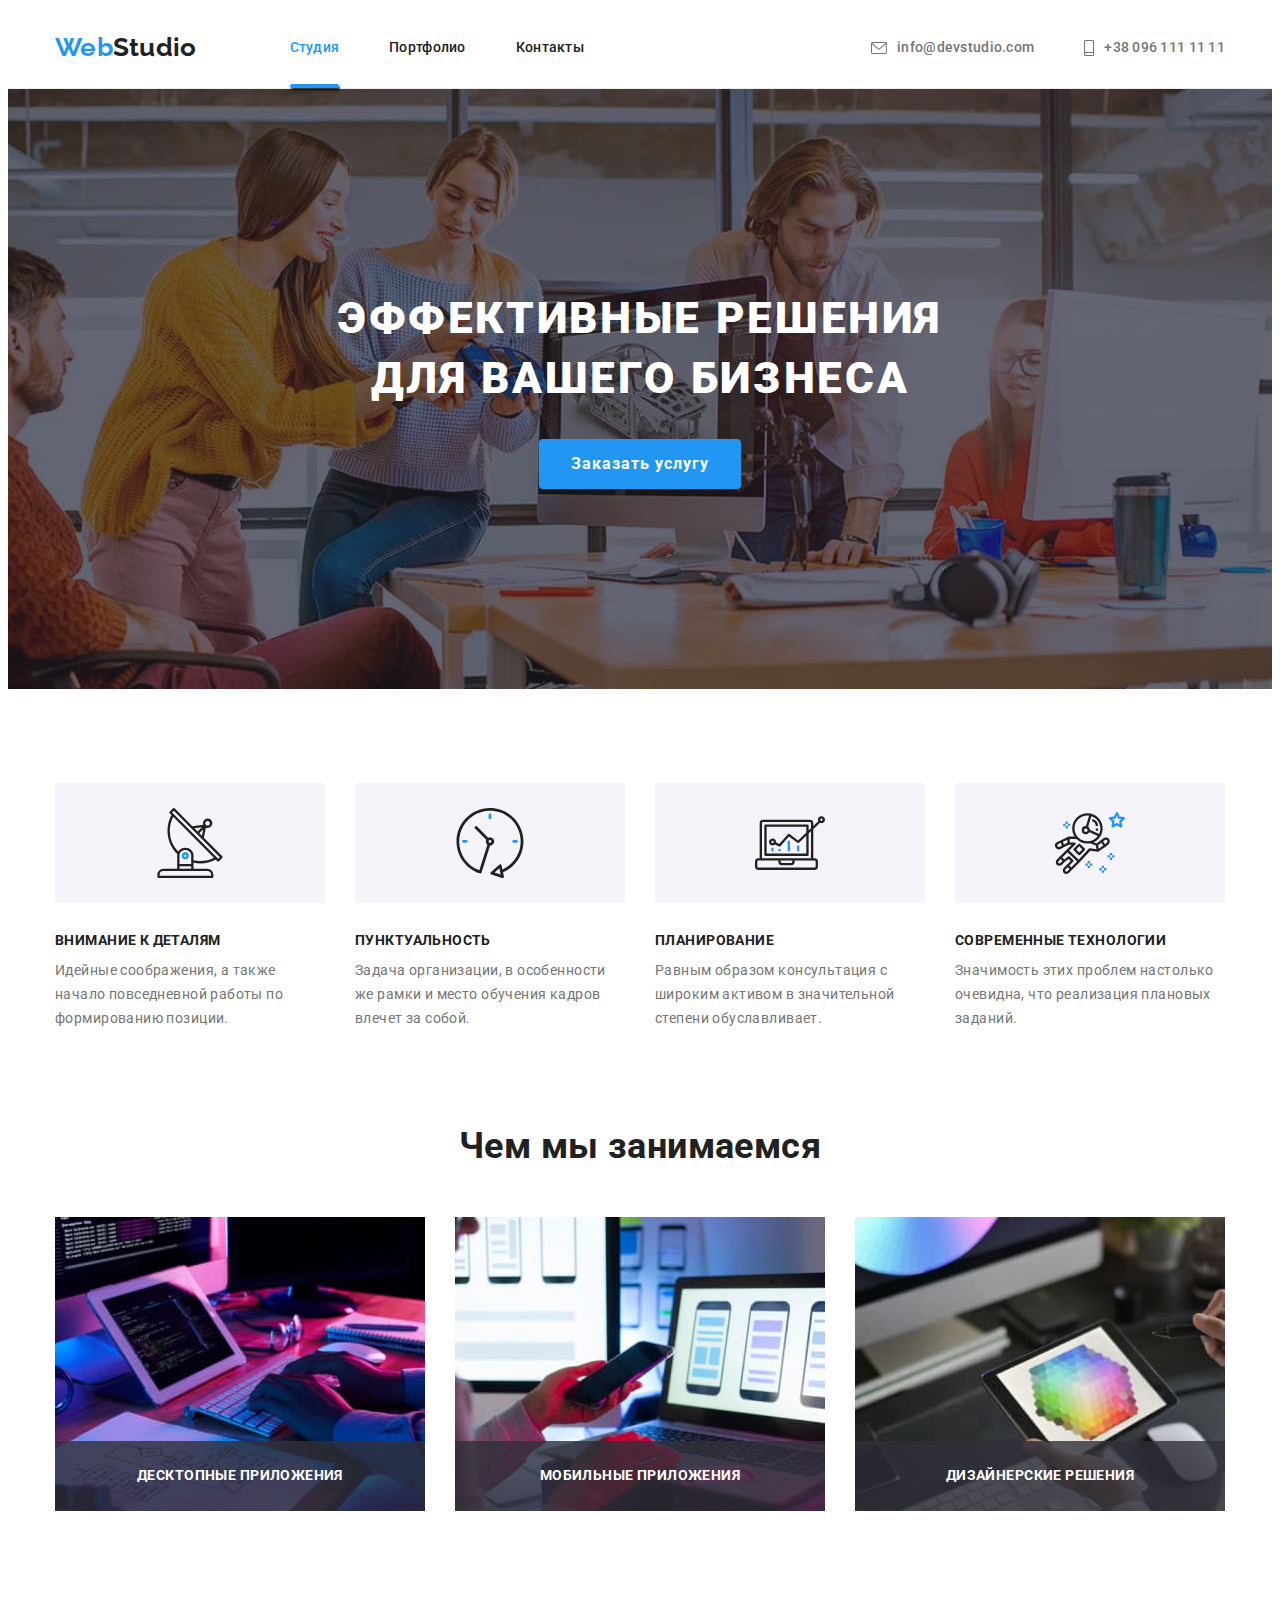
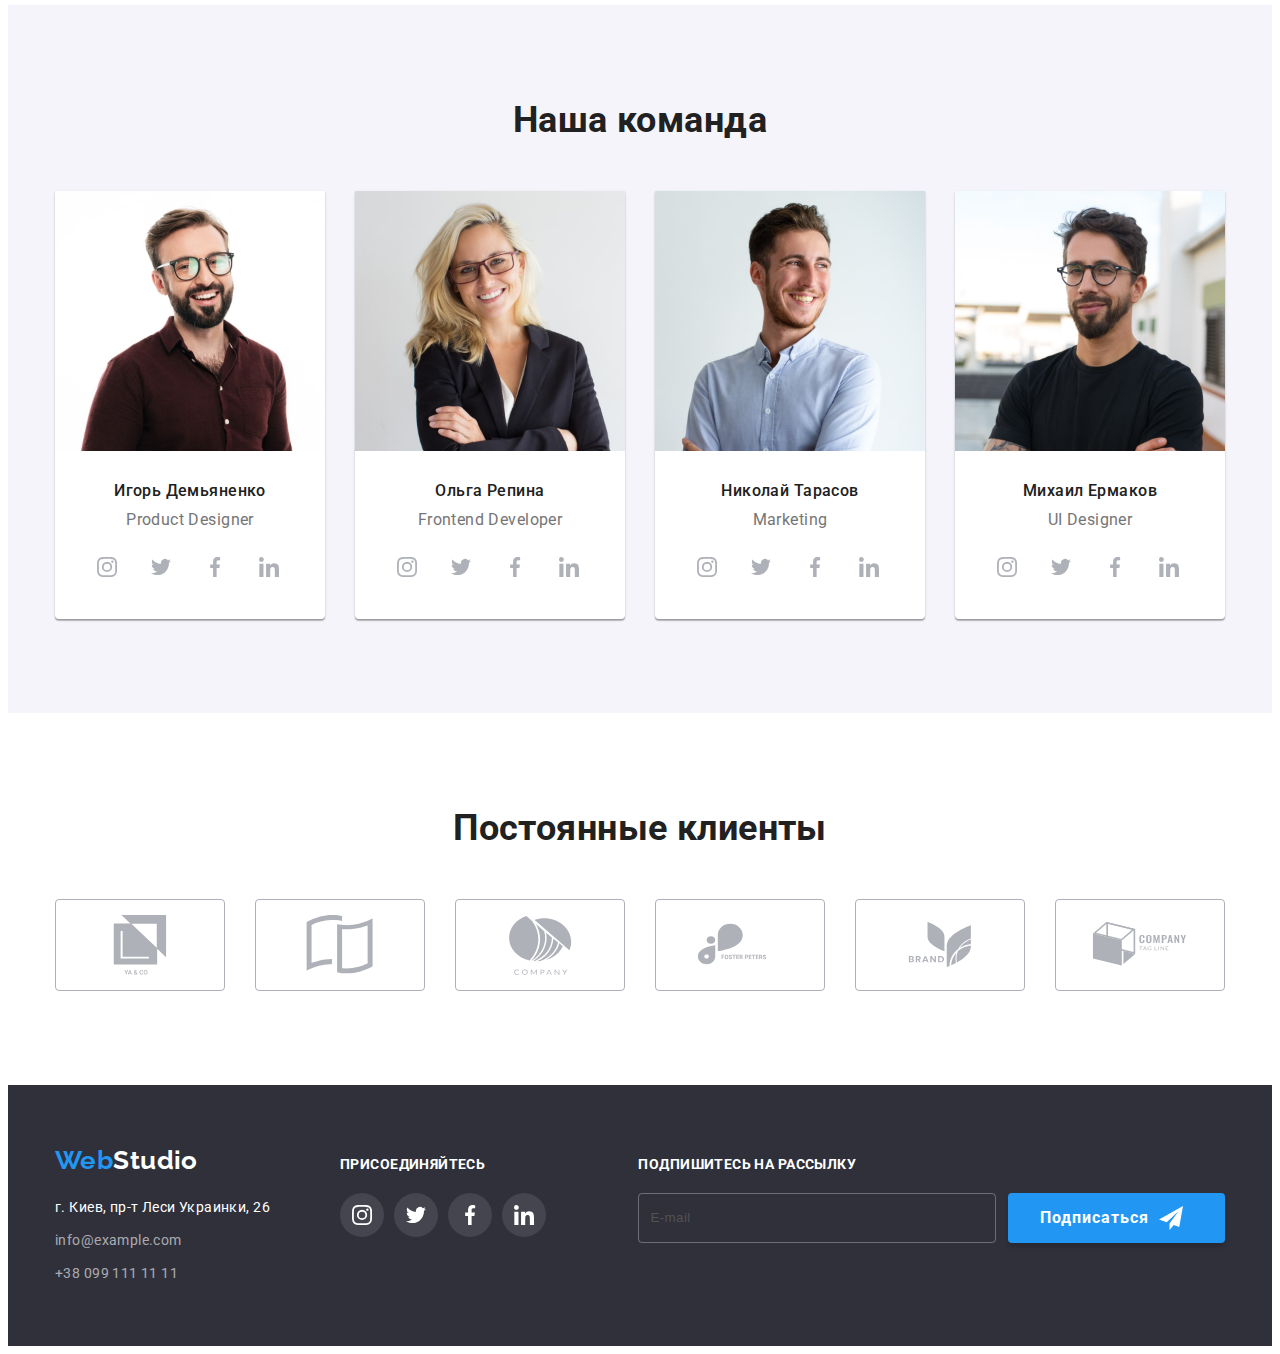
==== index.html @ b3cbd86b "cloned" ====
<!DOCTYPE html>
<html lang="ru">

<head>
    <meta charset="UTF-8">
    <meta http-equiv="X-UA-Compatible" content="IE=edge">
    <meta name="viewport" content="width=device-width, initial-scale=1.0">
    <title>WebStudio</title>
    <link rel="preconnect" href="https://fonts.googleapis.com">
    <link rel="preconnect" href="https://fonts.gstatic.com" crossorigin>
    <link
        href="https://fonts.googleapis.com/css2?family=Raleway:wght@700&family=Roboto:wght@400;500;700;900&display=swap"
        rel="stylesheet">
    <link rel="stylesheet" href="https://cdnjs.cloudflare.com/ajax/libs/modern-normalize/1.1.0/modern-normalize.min.css"
        integrity="sha512-wpPYUAdjBVSE4KJnH1VR1HeZfpl1ub8YT/NKx4PuQ5NmX2tKuGu6U/JRp5y+Y8XG2tV+wKQpNHVUX03MfMFn9Q=="
        crossorigin="anonymous" referrerpolicy="no-referrer" />
    <link rel="stylesheet" href="css/styles.css">

</head>

<body>
    <!--Site-header-->
    <header class="header">   
        <div class="container main-nav">
            <a class="logo" href="">Web<span class="logo-accent">Studio</span></a>

            <nav>
                <ul class="site-nav list">
                    <li class="site-nav-item"> <a class="link current" href="">Студия</a></li>
                    <li class="site-nav-item"> <a class="link" href="./portfolio.html">Портфолио</a></li>
                    <li class="site-nav-item"> <a class="link" href="">Контакты</a></li>

                </ul>

            </nav>

                <ul class="auth-nav list">
                     <li class="auth-nav-item"> 
                         <a class="link icon-envelope-hover" href="mailto:info@devstudio.com">
                            <svg class="auth-nav-icon" width="16" height="12">
                                <use href="./img/sprite.svg#icon-envelope-hover"></use>
                            </svg>
                            info@devstudio.com</a>
                    </li>
                     <li class="auth-nav-item"> 
                         <a class="link icon-phone" href="tel:+380961111111">
                            <svg class="auth-nav-icon" width="10" height="16">
                                <use href="./img/sprite.svg#icon-smartphone"></use>
                            </svg>
                            +38 096 111 11 11</a> 
                    </li>

                </ul>
        </div>

    </header>
    <main>
        <!--Hero-->
        <section class="hero">
            <div class="container">
                <h1 class="hero-title">Эффективные решения <br> для вашего бизнеса</h1>
                 <button class="button button-primary" type="button" data-modal-open>Заказать услугу</button>
            </div>
        </section>

        <!--Peculiarities-->
        <section class="section feature">
            <div class="container">
                 <h2 class="visually-hidden">Peculiarities</h2>
                 <ul class="feature-list list card-set">
                    <li class="item card-item icon-antenna">
                        <div class="feature-svg">
                            <svg width="70" height="70">
                                <use href="./img/sprite.svg#icon-antenna"></use>
                            </svg>
                        </div>
                        <h3 class="feature-title">Внимание к деталям</h3>
                        <p class="feauture-text">Идейные соображения, а также начало повседневной работы по формированию позиции.
                        </p>
                    </li>
                    <li class="item card-item icon-clock">
                        <div class="feature-svg">
                            <svg width="70" height="70">
                                <use href="./img/sprite.svg#icon-clock"></use>
                            </svg>
                        </div>
                        <h3 class="feature-title">Пунктуальность</h3>
                        <p class="feauture-text">Задача организации, в особенности же рамки и место обучения кадров влечет за собой.
                        </p>
                    </li>
                    <li class="item card-item icon-diagram">
                        <div class="feature-svg">
                            <svg width="70" height="70">
                                <use href="./img/sprite.svg#icon-diagram"></use>
                            </svg>
                        </div>
                        <h3 class="feature-title">Планирование</h3>
                        <p class="feauture-text">Равным образом консультация с широким активом в значительной степени обуславливает.
                        </p>
                    </li>
                    <li class="item card-item icon-astronout">
                        <div class="feature-svg">
                            <svg width="70" height="70">
                                <use href="./img/sprite.svg#icon-astronaut"></use>
                            </svg>
                        </div>
                        <h3 class="feature-title">Современные технологии</h3>
                        <p class="feauture-text">Значимость этих проблем настолько очевидна, что реализация плановых заданий.
                        </p>
                    </li>
                </ul>
            </div>
        </section>

        <!--What-do-we-specialize-in-->
        <section class="section do">
            <div class="container">
                <h2 class="section-title">Чем мы занимаемся</h2>
                <ul class="img-list list card-set">
                    <li class="item card-item"> 
                         <img src="./img/img-1.jpeg" alt="Фото с ноутбуком" width="370" height="294">
                         <p class="doing-text">Десктопные приложения</p>
                    </li>
                    <li class="item card-item">
                         <img src="./img/img-2.jpeg" alt="Фото с телефоном" width="370" height="294">
                         <p class="doing-text">Мобильные приложения</p>
                    </li>
                    <li class="item card-item">
                         <img src="./img/img-3.jpeg" alt="Фото с планшетом" width="370" height="294">
                         <p class="doing-text">Дизайнерские решения</p>
                    </li>
                </ul>
            </div>    
        </section>

        <!--Team-->
        <section class="section section-team">
            <div class="container">
                <h2 class="section-title">Наша команда</h2>
                <ul class="team list card-set">

                    <!--Igor-->
                    <li class="item card-item">
                        <img class="img" src="./img/img-4.jpeg" alt="Фото Игоря" width="270" height="260">
                        <div class="team-list">
                            <h3 class="team-name">Игорь Демьяненко</h3>
                            <p class="team-text">Product Designer</p>
                            <ul class="social-list list">
                                <li class="social-item">
                                    <a class="social-link" rel="preconnect" href="https://www.instagram.com" aria-label="instagram">
                                        <svg class="social-icon">
                                            <use href="./img/sprite.svg#icon-instagram"></use>
                                        </svg>
                                    </a>
                                </li>
                                <li class="social-item">
                                    <a class="social-link link" rel="preconnect" href="https://twitter.com" aria-label="twitter">
                                        <svg class="social-icon">
                                            <use href="./img/sprite.svg#icon-twitter"></use>
                                        </svg>
                                    </a>
                                </li>
                                <li class="social-item">
                                    <a class="social-link link " rel="preconnect" href="https://m.facebook.com" aria-label="facebook">
                                        <svg class="social-icon">
                                            <use href="./img/sprite.svg#icon-facebook"></use>
                                        </svg>
                                    </a>
                                </li>
                                <li class="social-item">
                                    <a class="social-link link" rel="preconnect" href="https://www.linkedin.com" aria-label="linkedin">
                                        <svg class="social-icon">
                                            <use href="./img/sprite.svg#icon-linkedin"></use>
                                        </svg>
                                    </a>
                                </li>
                            </ul>
                        </div>
                    </li>

                     <!--Olha-->
                    <li class="item card-item">

                    <img class="img" src="./img/img-5.jpeg" alt="Фото Ольги" width="270" height="260">
                    <div class="team-list">
                        <h3 class="team-name">Ольга Репина</h3>
                        <p class="team-text">Frontend Developer</p>
                        <ul class="social-list list">
                            <li class="social-item">
                                <a class="social-link" rel="preconnect" href="https://www.instagram.com" aria-label="instagram">
                                    <svg class="social-icon">
                                        <use href="./img/sprite.svg#icon-instagram"></use>
                                    </svg>
                                </a>
                            </li>
                            <li class="social-item">
                                <a class="social-link link" rel="preconnect" href="https://twitter.com" aria-label="twitter">
                                    <svg class="social-icon">
                                        <use href="./img/sprite.svg#icon-twitter"></use>
                                    </svg>
                                </a>
                            </li>
                            <li class="social-item">
                                <a class="social-link link " rel="preconnect" href="https://m.facebook.com" aria-label="facebook">
                                    <svg class="social-icon">
                                        <use href="./img/sprite.svg#icon-facebook"></use>
                                    </svg>
                                </a>
                            </li>
                            <li class="social-item">
                                <a class="social-link link" rel="preconnect" href="https://www.linkedin.com" aria-label="linkedin">
                                    <svg class="social-icon">
                                        <use href="./img/sprite.svg#icon-linkedin"></use>
                                    </svg>
                                </a>
                            </li>
                        </ul>
                    </div>
                    </li>

                    <!--Nicola-->
                    <li class="item card-item">
                        <img class="img" src="./img/img-6.jpeg" alt="Фото Николая" width="270" height="260">
                        <div class="team-list">
                            <h3 class="team-name">Николай Тарасов</h3>
                            <p class="team-text">Marketing</p>
                            <ul class="social-list list">
                                <li class="social-item">
                                    <a class="social-link" rel="preconnect" href="https://www.instagram.com" aria-label="instagram">
                                        <svg class="social-icon">
                                            <use href="./img/sprite.svg#icon-instagram"></use>
                                        </svg>
                                    </a>
                                </li>
                                <li class="social-item">
                                    <a class="social-link link" rel="preconnect" href="https://twitter.com" aria-label="twitter">
                                        <svg class="social-icon">
                                            <use href="./img/sprite.svg#icon-twitter"></use>
                                        </svg>
                                    </a>
                                </li>
                                <li class="social-item">
                                    <a class="social-link link " rel="preconnect" href="https://m.facebook.com" aria-label="facebook">
                                        <svg class="social-icon">
                                            <use href="./img/sprite.svg#icon-facebook"></use>
                                        </svg>
                                    </a>
                                </li>
                                <li class="social-item">
                                    <a class="social-link link" rel="preconnect" href="https://www.linkedin.com" aria-label="linkedin">
                                        <svg class="social-icon">
                                            <use href="./img/sprite.svg#icon-linkedin"></use>
                                        </svg>
                                    </a>
                                </li>
                            </ul>
                        </div>
                    </li>

                    <!--Mikle-->
                    <li class="item card-item">
                        <img class="img" src="./img/img-7.jpeg" alt="Фото Михаила" width="270" height="260">
                        <div class="team-list">
                            <h3 class="team-name">Михаил Ермаков</h3>
                            <p class="team-text">UI Designer</p>
                            <ul class="social-list list">
                                <li class="social-item">
                                    <a class="social-link" rel="preconnect" href="https://www.instagram.com" aria-label="instagram">
                                        <svg class="social-icon">
                                            <use href="./img/sprite.svg#icon-instagram"></use>
                                        </svg>
                                    </a>
                                </li>
                                <li class="social-item">
                                    <a class="social-link link" rel="preconnect" href="https://twitter.com" aria-label="twitter">
                                        <svg class="social-icon">
                                            <use href="./img/sprite.svg#icon-twitter"></use>
                                        </svg>
                                    </a>
                                </li>
                                <li class="social-item">
                                    <a class="social-link link " rel="preconnect" href="https://m.facebook.com" aria-label="facebook">
                                        <svg class="social-icon">
                                            <use href="./img/sprite.svg#icon-facebook"></use>
                                        </svg>
                                    </a>
                                </li>
                                <li class="social-item">
                                    <a class="social-link link" rel="preconnect" href="https://www.linkedin.com" aria-label="linkedin">
                                        <svg class="social-icon">
                                            <use href="./img/sprite.svg#icon-linkedin"></use>
                                        </svg>
                                    </a>
                                </li>
                            </ul>
                        </div>
                    </li>
                </ul>
            </div>
        </section>

        <!--Klients-->
        <section class="section klients">
            <div class="container">
                <h2 class="section-title">Постоянные клиенты</h2>
                <ul class="klients-list card-set list">
                    <li class="klients-item card-item">
                        <a class="klient-link link" rel="preconnect" href="https://www.google.com">
                            <svg class="klient-icon" width="106" height="60">
                                <use href="./img/sprite.svg#icon-Union2"></use>
                            </svg>
                        </a>
                    </li>
                    <li class="klients-item card-item">
                        <a class="klient-link link" rel="preconnect" href="https://www.google.com">
                            <svg class="klient-icon" width="106" height="60">
                                <use href="./img/sprite.svg#icon-Union1"></use>
                            </svg>
                        </a>
                    </li>
                    <li class="klients-item card-item">
                        <a class="klient-link link" rel="preconnect" href="https://www.google.com">
                            <svg class="klient-icon" width="106" height="60">
                                <use href="./img/sprite.svg#icon-Object"></use>
                            </svg>
                        </a>
                    </li>
                    <li class="klients-item card-item">
                        <a class="klient-link link" rel="preconnect" href="https://www.google.com">
                            <svg class="klient-icon" width="106" height="60">
                                <use href="./img/sprite.svg#icon-Logo1"></use>
                            </svg>
                        </a>
                    </li>
                    <li class="klients-item card-item">
                        <a class="klient-link link" rel="preconnect" href="https://www.google.com">
                            <svg class="klient-icon" width="106" height="60">
                                <use href="./img/sprite.svg#icon-Logo2"></use>
                            </svg>
                        </a>
                    </li>
                    <li class="klients-item card-item">
                        <a class="klient-link link" rel="preconnect" href="https://www.google.com">
                            <svg class="klient-icon" width="106" height="60">
                                <use href="./img/sprite.svg#icon-Logo3"></use>
                            </svg>
                        </a>
                    </li>
                </ul>
            </div> 
        </section>
    </main>

    <!--Basement-->
    <footer class="footer">
        <div class="container">
            <div class="footer-flex">
                <div class="footer-item">
                    <a class="logo" href="">Web<span class="logo-footer">Studio</span></a>
                    <address class="address-top">
                        <ul class="address list">
                            <li class="item"> <a class="link address-place" href="https://goo.gl/maps/zkPrUZPVj4T2EZEg6" target="_blank"
                            rel="noreferrer noopener">
                            г. Киев, пр-т Леси Украинки, 26
                            </a></li>
                            <li class="item"> <a class="link address-contact" href="mailto:info@example.com">info@example.com</a></li>
                            <li class="item"> <a class="link address-contact" href="tel:+380991111111">+38 099 111 11 11</a></li>
                        </ul>
                    </address>
                </div>
                <div class="footer-item">
                        <h2 class="do-title">Присоединяйтесь</h2>
                        <ul class="social-list list">
                            <li class="social-item">
                                 <a class="social-link" rel="preconnect" href="https://www.instagram.com">
                                    <svg class="do-icon" width="20" height="20">
                                        <use href="./img/sprite.svg#icon-instagram"></use>
                                    </svg>
                                 </a>
                            </li>
                            <li class="social-item">
                                <a class="social-link" rel="preconnect" href="https://twitter.com">
                                    <svg class="do-icon" width="20" height="20">
                                        <use href="./img/sprite.svg#icon-twitter"></use>
                                    </svg>
                                </a>
                            </li>
                            <li class="social-item">
                                <a class="social-link" rel="preconnect" href="https://m.facebook.com">
                                    <svg class="do-icon" width="20" height="20">
                                        <use href="./img/sprite.svg#icon-facebook"></use>
                                    </svg>
                                </a>
                            </li>
                            <li class="social-item">
                                <a class="social-link" rel="preconnect" href="https://www.linkedin.com">
                                    <svg class="do-icon" width="20" height="20">
                                        <use href="./img/sprite.svg#icon-linkedin"></use>
                                    </svg>
                                </a>
                            </li>
                        </ul>
                </div>
                <div class="footer-item subscription">
                    <h3 class="footer-item-title">Подпишитесь на рассылку</h3>
                    <form class="js-speaker-form form subscription-form">
                        <label class="form-area">
                            <input class="input form-input subscription-input" type="email" name="email" placeholder="E-mail"
                                required />
                        </label>
                        <button class="button button-form" type="submit">
                            Подписаться
                            <svg class="button-icon" width="24" height="24">
                                <use href="./img/sprite.svg#icon-send" />
                            </svg>
                        </button>
                    </form>
                </div>
            </div>
        </div>
        
    </footer>

    <!--Backdrop-->
    
    <div class="backdrop is-hidden" data-modal>
        <div class="modal">
            <button class="modal-btn" type="button" data-modal-close>
                <svg class="modal-icon" width="11" height="11">
                    <use href="./img/sprite.svg#icon-x"></use>
                </svg>
            </button>
            <h3 class="modal-text">Оставьте свои данные, мы вам перезвоним</h3>
            <form class="js-speaker-form data-form">
                <label class="form-area">
                    <span class="form-option">Имя</span>
                    <input class="input input-icon" name="name" type="text" required />
                    <svg class="form-icon" width="18" height="18">
                        <use href="./img/sprite.svg#icon-human" />
                    </svg>
                </label>
                <label class="form-area">
                    <span class="form-option">Телефон</span>
                    <input class="input input-icon" name="tel" type="tel" required />
                    <svg class="form-icon" width="18" height="18">
                        <use href="./img/sprite.svg#icon-phone" />
                    </svg>
                </label>
                <label class="form-area">
                    <span class="form-option">Почта</span>
                    <input class="input input-icon" name="email" type="email" required />
                    <svg class="form-icon" width="18" height="18">
                        <use href="./img/sprite.svg#icon-letter" />
                    </svg>
                </label>
                <label class="form-area data-form-text">
                    <span class="form-option">Комментарий</span>
                    <textarea class="input input-textarea" name="text" placeholder="Введите текст"></textarea>
                </label>
                <label class="form-area form-area-malevich">
                    <input class="checkbox" type="checkbox" name="comment" value="1" required />
                    <span class="check"><svg class="malevich-icon" width="16" height="15">
                        <use class="use" href="./img/sprite.svg#icon-check" />
                    </svg></span>
                    <span>Соглашаюсь с рассылкой и принимаю 
                    <a class="link modal-link" href="">Условия договора</a></span>
                </label>
            
                <button class="button button-form" type="submit">Отправить</button>
            </form>
        </div>
    </div>

    <script src="./js/modaj.js"></script>
    <script src="./js/main.js"></script>
</body>
</html>
---- css/styles.css ----
:root {
    --primary-text-color: #757575;
    --title-text-color: #212121;
    --accent-color: #2196F3;
    --accent-color-dark: #1882d7;
    --primary-white-color: #FFFFFF;
    --secondary-whit-color: rgba(255, 255, 255, 0.6);
    --white-rgba-color: rgba(255, 255, 255, 0.1);
    --medium-bg-color: #E5E5E5;
    --end-bg-color: #F5F4FA;
    --futer-bg-color: #2F303A;
    --header-border-color: #ECECEC;
    --portfolio-border-color: #EEEEEE;
    --hero-bg-color: #c4c4c4;
    --social-links-main-color: #AFB1B8;
    --klients-main-color: #AFB1B8;
    --btn-bg-hover-color: #188CE8;
    --klients-color: #AFB1B8;
    --bg-color-icon: rgba(255, 255, 255, .1);
    --transition: 250ms cubic-bezier(0.4, 0, 0.2, 1);
    --border-color: rgba(33, 33, 33, 0.2);
    --placeholder-color: rgba(117, 117, 117, 0.5);
}

html {
    box-sizing: border-box;
}

*,
*::before,
*::after {
    box-sizing: inherit;
}


body {
    color: var(--primary-text-color);
    background-color: var(--primary-white-color);
    font-family: 'Roboto', sans-serif;
    font-size: 14px;
    letter-spacing: 0.03em;
    line-height: 1.71;
}

.container {
    width: 1200px;
    padding-left: 15px;
    padding-right: 15px;
    margin-left: auto;
    margin-right: auto;
}

.list {
    list-style: none;
}

h1,
h2,
h3,
p {
    margin: 0;
}

img {
    display: block;
    max-width: 100%;
    height: auto;
}

ul {
    padding-left: 0;
    margin: 0;
}

.header {
    font-weight: 500;
    line-height: 1.14;
    letter-spacing: 0.02em;
    border-bottom: 1px solid var(--header-border-color);
}

/* Logo */
.logo {
    color: var(--accent-color);
    font-family: 'Raleway', sans-serif;
    font-weight: 700;
    font-size: 26px;
    line-height: 1.2;
    text-decoration: none;
    /* margin-right: 93px; */

}

.header .logo {
    margin-right: 93px;
}

.footer .logo{
    margin-bottom: 20px;
    display: block;
}

.logo-accent {
    color: var(--title-text-color);
    text-decoration: none;
}

.logo-footer {
    color: var(--primary-white-color);
    text-decoration: none;
}

.logo-next {
    margin-right: 0;
}

/*Main-Nav*/
.main-nav {
    display: flex;
    align-items: center;
}

/* Navigation */
.site-nav {
    color: var(--title-text-color);
    display: flex;

}

.site-nav.item:not(:last-child) {
    margin-right: 50px;
}

.site-nav .link {
    display: block;
    padding-top: 32px;
    padding-bottom: 32px;
    color: var(--title-text-color);
    font-weight: 500;
    font-size: 14px;
    line-height: 1.14;
    letter-spacing: 0.02em;
    text-decoration: none;
    transition-property: color;
    transition-duration: 250ms;
    transition-timing-function: cubic-bezier(0.4, 0, 0.2, 1);
}

.site-nav .site-nav-item:not(:last-child) {
    margin-right: 50px;
}

.site-nav .link:hover,
.site-nav .link:focus {
    color: var(--accent-color);
    transition: var(--transition);
}

.site-nav .link.current {
    position: relative;
    color: var(--accent-color);


}

.site-nav .link.current {
    color: var(--accent-color);

}

.site-nav .current:after {
    position: absolute;
    bottom: 0;
    left: 0;
    content: "";
    display: inline-block;
    width: 100%;
    height: 4px;

    background: var(--accent-color);
    border: 1px solid var(--accent-color);
    box-shadow: 0px 4px 4px rgba(0, 0, 0, 0.25), 1px 2px 2px rgba(0, 0, 0, 0.75);
    border-radius: 2px;

}

.link {
    text-decoration: none;
    color: inherit;
}

/* Contact */
.auth-nav {
    display: flex;
    margin-left: auto;
    transition: color var(--transition);
}

.auth-nav .link {
    padding-top: 32px;
    padding-bottom: 32px;
    display: flex;
    align-items: center;
}

.auth-nav-item:not(:last-child) {
    margin-right: 50px;
}

.auth-nav .link:hover,
.auth-nav .link:focus {
    color: var(--accent-color);  
}

.auth-nav-icon {
    fill: currentColor;
    margin-right: 10px;
    }

/* Visually-hidden */
.visually-hidden {
    position: absolute;
    width: 1px;
    height: 1px;
    margin: -1px;
    border: 0;
    padding: 0;

    white-space: nowrap;
    clip-path: inset(100%);
    clip: rect(0 0 0 0);
    overflow: hidden;
}

/* Hero title */
.hero {
    padding-top: 200px;
    padding-bottom: 200px;
    text-align: center;
    background-color: var(--hero-bg-color);
    background-repeat: no-repeat;
    background-position: center;
    background-size: cover;
    margin-left: auto;
    margin-right: auto;
    max-width: 1600px;
    background-image: linear-gradient(to right, rgba(47, 48, 58, 0.4), rgba(47, 48, 58, 0.4)), url(../img/Img-hero.jpeg);
}

.hero-title {
    color: var(--primary-white-color);
    font-weight: 900;
    font-size: 44px;
    line-height: 1.36;
    letter-spacing: 0.06em;
    text-transform: uppercase;
    margin-bottom: 30px;
}

/* Background color section */

.team .section {
    background-color: var(--end-bg-color);
}

.footer {
    background-color: var(--futer-bg-color);
}

/* Section */

.section-title {
    color: var(--title-text-color);
    font-weight: 700;
    font-size: 36px;
    line-height: 1.17;
    text-align: center;
    margin-bottom: 50px;
}

/* Peculiarities */

.section {
    padding-top: 94px;
    padding-bottom: 94px;
}

.feature-list .item {
    flex-basis: calc(100% / 4 - 30px);
}

.feature-svg {
    display: flex;
    align-items: center;
    justify-content: center;
    height: 120px;
    margin-bottom: 30px;
    background-color: var(--end-bg-color);
}

.feature-title {
    color: var(--title-text-color);
    font-weight: 700;
    font-size: 14px;
    line-height: 1.14;
    text-transform: uppercase;
    margin-bottom: 10px;
}

.feature-text {
    line-height: 1.71;
}

.card-set {
    display: flex;
    flex-wrap: wrap; 
    margin-left: -30px;
    margin-top: -30px;
}

.card-item {
    margin-left: 30px;
    margin-top: 30px;
}

/*What-do-we-specialize-in*/

.do {
    padding-top: 0;
}

.img-list .item {
    flex-basis: calc(100% / 3 - 30px);
    position: relative;
}

.doing-text {
    position: absolute;
    bottom: 0;
    left: 0;
    display: flex;
    width: 100%;
    height: 70px;
    align-items: center;
    justify-content: center;
    background: rgba(47, 48, 58, 0.8);
    font-weight: 700;
    line-height: 1.14;
    text-align: center;
    text-transform: uppercase;
    color: var(--primary-white-color);

}

/* Team section */

.section-team {
    background-color: var(--end-bg-color);
}

.team .item {
    flex-basis: calc(100% / 4 - 30px);
    background-color: var(--primary-white-color);
    box-shadow: 0px 1px 3px rgba(0, 0, 0, 0.12), 0px 1px 1px rgba(0, 0, 0, 0.14), 0px 2px 1px rgba(0, 0, 0, 0.2);
    border-radius: 0px 0px 4px 4px;

}

.team-list {
    padding: 30px;
}

.team-name {
    color: var(--title-text-color);
    font-weight: 500;
    margin-bottom: 10px;
    font-style: normal;
}

p.team-text {
    margin-bottom: 16px;
}

.team-text, .team-name{
    font-size: 16px;
    line-height: 1.19;
    text-align: center;
}

.social-link {
    display: flex;
    align-items: center;
    justify-content: center;
    width: 44px;
    height: 44px;
    border-radius: 50%;
    color: var(--klients-color);
    background-color: var(--white-rgba-color);
    transition: color var(--transition), background-color var(--transition), box-shadow var(--transition);
}

.social-link:hover,
.social-link:focus {
    color: var(--primary-white-color);
    background-color: var(--accent-color);
    box-shadow: 0px 4px 4px rgba(0, 0, 0, 0.25);  
}

.social-item:not(:last-child) {
    margin-right: 10px;

}

.footer .social-link {
color: rgba(255, 255, 255, 1);
}

.social-list {
    display: flex;
}

.social-icon {
    width: 20px;
    height: 20px;
    fill: currentColor;
}

/* Klients */

.klients-list {
display: flex;
}

.klints-flex {
    display: flex;
    justify-content: center;
}

.klient-link {
    display: flex;
    height: 92px;
    justify-content: center;
    align-items: center;
    color: var(--klients-color);
    box-sizing: inherit;
    border: 1px solid var(--klients-color);
    border-radius: 4px;
    fill: var(--klients-color);
    transition: border var(--transition), fill var(--transition);
}

.klients-item {
    flex-basis: calc(100% / 6 - 30px);
}
    

.klient-link:hover,
.klient-link:focus {

    border: 1px solid var(--accent-color);
    fill: var(--accent-color); 
}

/* Basemrnt */

.footer {
    padding-top: 60px;
    padding-bottom: 60px;
}

.address {
    font-style: normal;
    transition: color var(--transition);
}

.address .item:not(:last-child) {
    margin-bottom: 9px;
}

.address-place {
    color: var(--primary-white-color);
    text-decoration: none;
}

.address-contact {
    color: var(--secondary-whit-color);
    text-decoration: none;
}

.address-contact:hover,
.address-contact:focus,
.address-place:hover,
.address-place:focus {
    color: var(--accent-color);
}

.footer-flex {
    display: flex;
    align-items: baseline;
}

.do-title {

    font-size: 14px;
    line-height: 1.14;
    letter-spacing: 0.03em;
    text-transform: uppercase;
    color: var(--primary-white-color);
    margin-bottom: 20px;

}

.do-link:hover,
.do-link:focus {
    background-color: var(--accent-color);
    transition: var(--transition);
}

.do-icon {
    fill: var(--primary-white-color);
}

.do-icon:hover {
    fill: var(--primary-white-color);
    transition: var(--transition);
}

.footer-item:not(:last-child) {
    margin-right: 70px;
}

.footer-item:last-child {
    margin-left: auto;
}

.footer-item-title {
    margin-bottom: 20px;
    margin-top: 0;
    color: var(--primary-white-color);
    font-style: normal;
    font-weight: 700;
    font-size: 14px;
    line-height: 1.14;
    letter-spacing: 0.03em;
    text-transform: uppercase;
}

.form-label {
    position: absolute;
    left: 15px;
    top: 50%;
    transform: translateY(-50%);
    letter-spacing: 0.03rem;
    transition-property: opacity;
    transition: var(--transition);
    user-select: none;
    pointer-events: none;
}

.form-input:focus,
.form-input:not(:placeholder-shown),
.form-label:focus,
.form-label:not(:placeholder-shown) {
}

.footer-item .subscription {
    margin-left: auto;
}

.subscription-form {
    display: flex;
    align-items: center;
}

.subscription-form .form-area {
    margin-bottom: 0;
}

.subscription-input {
    width: 358px;
    margin-right: 12px;
}

.subscription-label {
    font-size: 16px;
    color: var(--secondary-whit-color);
}





/* Button  */

.button {
    display: inline-block;
    padding-top: 10px;
    padding-right: 32px;
    padding-bottom: 10px;
    padding-left: 32px;
    border: none;
    border-radius: 4px;
    color: var(--primary-white-color);
    background-color: var(--accent-color);
    font-family: inherit;
    font-weight: 700;
    font-size: 16px;
    line-height: 1.88;
    align-items: center;
    text-align: center;
    letter-spacing: 0.06em;
    cursor: pointer;
    margin-left: auto;
    margin-right: auto;
    transition: background-color var(--transition);
}

/* .button-primary {
   
} */

.button-primary:hover,
.button-primary:focus {
    background-color: #188ce8;  
}

/* Portfolio page */

/* .project-list {
} */

.button-list {
    display: flex;
    justify-content: center;
    margin-bottom: 50px;
}

/* .button-portfolio:hover,
.button-portfolio:focus {
    color: var(--primary-white-color);
    background-color: var(--accent-color);
    box-shadow: 0px 3px 1px rgba(0, 0, 0, 0.1), 0px 1px 2px rgba(0, 0, 0, 0.08), 0px 2px 2px rgba(0, 0, 0, 0.12);
    } */

.button-list .item:not(:last-child) {
    margin-right: 8px;
}


.button-item:hover,
.button-item:focus {
    color: var(--primary-white-color);
    background-color: var(--accent-color);
    transition: var(--transition);
}

.project-container {
    padding: 20px 24px;

    border: 1px solid var(--portfolio-border-color);
    border-top: none;
}

.project-item {
    flex-basis: calc(100% / 3 - 30px);
}

.project-link {
    display: flex;
    flex-direction: column;
}

.project-link:hover,
.project-link:focus {
    box-shadow: 0px 1px 1px rgba(0, 0, 0, 0.12), 0px 4px 4px rgba(0, 0, 0, 0.06), 1px 4px 6px rgba(0, 0, 0, 0.16);
    transition: var(--transition);
}

.project-title {
    color: var(--title-text-color);
    font-weight: 700;
    font-size: 18px;
    line-height: 2;
    letter-spacing: 0.06em;
    margin-bottom: 4px;
}

.project-text {
    font-weight: 400;
    font-size: 16px;
    line-height: 1.88;
}

/* Backdrop */
.backdrop {
    position: fixed;
    top: 0;
    left: 0;
    width: 100%;
    height: 100%;
    background: rgba(47, 48, 58, 0.4);
    visibility: visible;
    opacity: 1;

    transition: opacity var(--transition), visibility var(--transition);
}

.is-hidden {
    visibility: hidden;
    opacity: 0;
    pointer-events: none;
}

/* .backdrop .is-hidden {

    opacity: 0;
    pointer-events: none;
} */

.modal {
    position: absolute;
    top: 50%;
    left: 50%;
    padding: 40px;
    max-width: 528px;
    width: 100%;
    min-height: 581px;
    background-color: rgba(255, 255, 255, 1);

    transform: translate(-50%, -50%) scale(1);

    transition: transform var(--transition);

}

.backdrop.is-hidden .modal {
    transform: translate(-50%, -50%) scale(1.1);
}

.modal-btn {
    position: absolute;
    display: flex;
    top: 8px;
    right: 8px;
    padding: 0;
    width: 30px;
    height: 30px;
    border: none;
    border-radius: 50%;
    cursor: pointer;
    align-items: center;
    justify-content: center;
    

}

.modal-icon {
    fill: currentColor;
}

.modal-icon:hover
.modal-icon:focus {
    color: var(--accent-color);
}

.modal-text {
    /* position: absolute; */
    
    font-family: 'Roboto';
    font-style: normal;
    font-weight: 700;
    font-size: 20px;
    line-height: 1.15;
    text-align: center;
    letter-spacing: 0.03em;
    color: var(--title-text-color);
    display: flex;
    align-items: center;
    justify-content: center;
    margin-bottom: 40px;
}

.form-area {
    position: relative;

    display: flex;
    flex-direction: column;
    margin-bottom: 28px;

    user-select: none;
}

.form-area-malevich {
    flex-direction: row;
    align-items: center;

}

.form-option {
    position: absolute;
    top: 0;
    transform: translateY(-100%);
    font-size: 12px;
    line-height: 1.66;
    letter-spacing: 0.01em;
    color: var(--primary-text-color);
}

.form-icon {
    position: absolute;
    left: 12px;
    top: 50%;
    transform: translateY(-50%);
    fill: var(--title-text-color);
    transition-property: fill;
    transition: var(--transition);
    pointer-events: none;
}

.input {
    height: 50px;
    max-width: 100%;
    padding: 11px;
    letter-spacing: 0.03em;
    color: var(--secondary-whit-color);
    border: 1px solid rgba(255, 255, 255, 0.3);
    border-radius: 4px;
    transition: border-collor var(--transition);
    background-color: transparent;
}

.input-textarea {
    resize: none;
    min-width: 448px;
    min-height: 120px;
}

.input:hover,
.input:focus {
    border-color: var(--accent-color);
}

.input::placeholder {
    color: var(--placeholder-color);
}

.input-icon {
    padding-left: 42px;
}

.input-icon:hover,
.input-icon:focus,
.form-icon:hover,
.form-icon:focus {
    fill: var(--accent-color);
}

.checkbox {
    position: absolute;
    width: 1px;
    height: 1px;
    padding: 0;
    margin: -1px;
    border: 0;
    clip: rect(0 0 0 0);
    clip-path: inset(50%);
    overflow: hidden;
    white-space: nowrap;
}

.malevich-icon{
    fill: white;
    transition: var(--transition);
    transition-property: fill, box-shadow, background-color, border-color, opacity; 
}

.check {
    background-color: #fff;
    border: 2px solid var(--title-text-color);
    border-radius: 3px;
}

.checkbox:focus,
.malevich-icon:focus {
    box-shadow: 0 0 0 2px var(--accent-color-dark);
}

.checkbox:checked + .malevich-icon {
    background-color: var(--accent-color);
}

.malevich-icon > .use {
    
}

.button-icon {
    margin-left: 10px;
    margin-right: 10px;
}

.button-form {
    color: var(--primary-white-color);
    background-color: var(--accent-color);
    fill: var(--primary-white-color);
    display: flex;
    align-items: center;
    justify-content: center;
    box-shadow: 0px 4px 4px rgba(0, 0, 0, 0.15);
    
}

.button-form:hover,
.button-form:focus {
    background-color: var(--accent-color-dark);
}

.modal-link {
    color: var(--accent-color);
    text-decoration: underline;
}

.modal-link:hover,
.modal-link:focus {
    color: var(--accent-color-dark);
}

.data-form-text {
    margin-bottom: 20px;
}



/* Portfolio page */
.section-portfolio {
    padding-top: 94px;
    padding-bottom: 94px;
}

.project-list {
    display: flex;
    flex-wrap: wrap;
    margin-top: 50px;
    margin-left: -30px;
    margin-bottom: -30px;

}

.project-link {

    display: block;

    box-shadow: none;
    transition-property: box-shadow;
    transition-duration: 250ms;
    transition-timing-function: cubic-bezier(0.4, 0, 0.2, 1);

}

.project-link:hover,
.project-link:focus {

    box-shadow: 0px 1px 1px rgba(0, 0, 0, 0.12), 0px 4px 4px rgba(0, 0, 0, 0.06), 1px 4px 6px rgba(0, 0, 0, 0.16);
}

.button-list {
    display: flex;
    justify-content: center;

}

.button-portfolio {

    padding: 6px 22px;
    font-family: inherit;
    text-align: center;
    font-size: 16px;
    font-weight: 500;
    line-height: 1.62;
    letter-spacing: 0.03em;
    border: transparent;
    border-radius: 4px;
    cursor: pointer;
    color: #212121;
    background-color: var(--end-bg-color);

    transition: color var(--transition), background-color var(--transition), box-shadow var(--transition);

}

.button-portfolio:hover,
.button-portfolio:focus {
    color: var(--primary-white-color);
    background-color: var(--accent-color);
    box-shadow: 0px 3px 1px rgba(0, 0, 0, 0.1), 0px 1px 2px rgba(0, 0, 0, 0.08), 0px 2px 2px rgba(0, 0, 0, 0.12);
}

.button-list .item:not(:last-child) {
    margin-right: 8px;
}



.project-container {
    padding: 20px 24px;
    border: 1px solid var(--portfolio-border-color);
    border-top: none;
}



.project-item {
    width: calc((100% - 90px) / 3);
    margin-left: 30px;
    margin-bottom: 30px;
}



.project-title {
    margin-bottom: 4px;
    color: var(--title-text-color);
    font-weight: 700;
    font-size: 18px;
    line-height: 2;
    letter-spacing: 0.06em;

}

.project-text {
    font-weight: 400;
    font-size: 16px;
    line-height: 1.88;
    color: var(--primary-text-color);

}

/* Portfolio Thumb */

.project-thumb {
    position: relative;
    overflow: hidden;   
}


.project-overlay {
    position: absolute;
    top: 0;
    left: 0;
    display: flex;
    content: "";
    width: 100%;
    height: 100%;
    background-color: rgba(33, 150, 243, 0.9);
    transform: translateY(100%);
    z-index: 1;
    transition: transform var(--transition);
    justify-content: center;
    align-items: center;
    padding: 23px;
    font-size: 18px;
    line-height: 1.56;
    color: var(--primary-white-color);
}


.project-link:hover .project-overlay,
.project-link:focus .project-overlay {
    transform: translateY(0);
}

/* .project-content {

} */
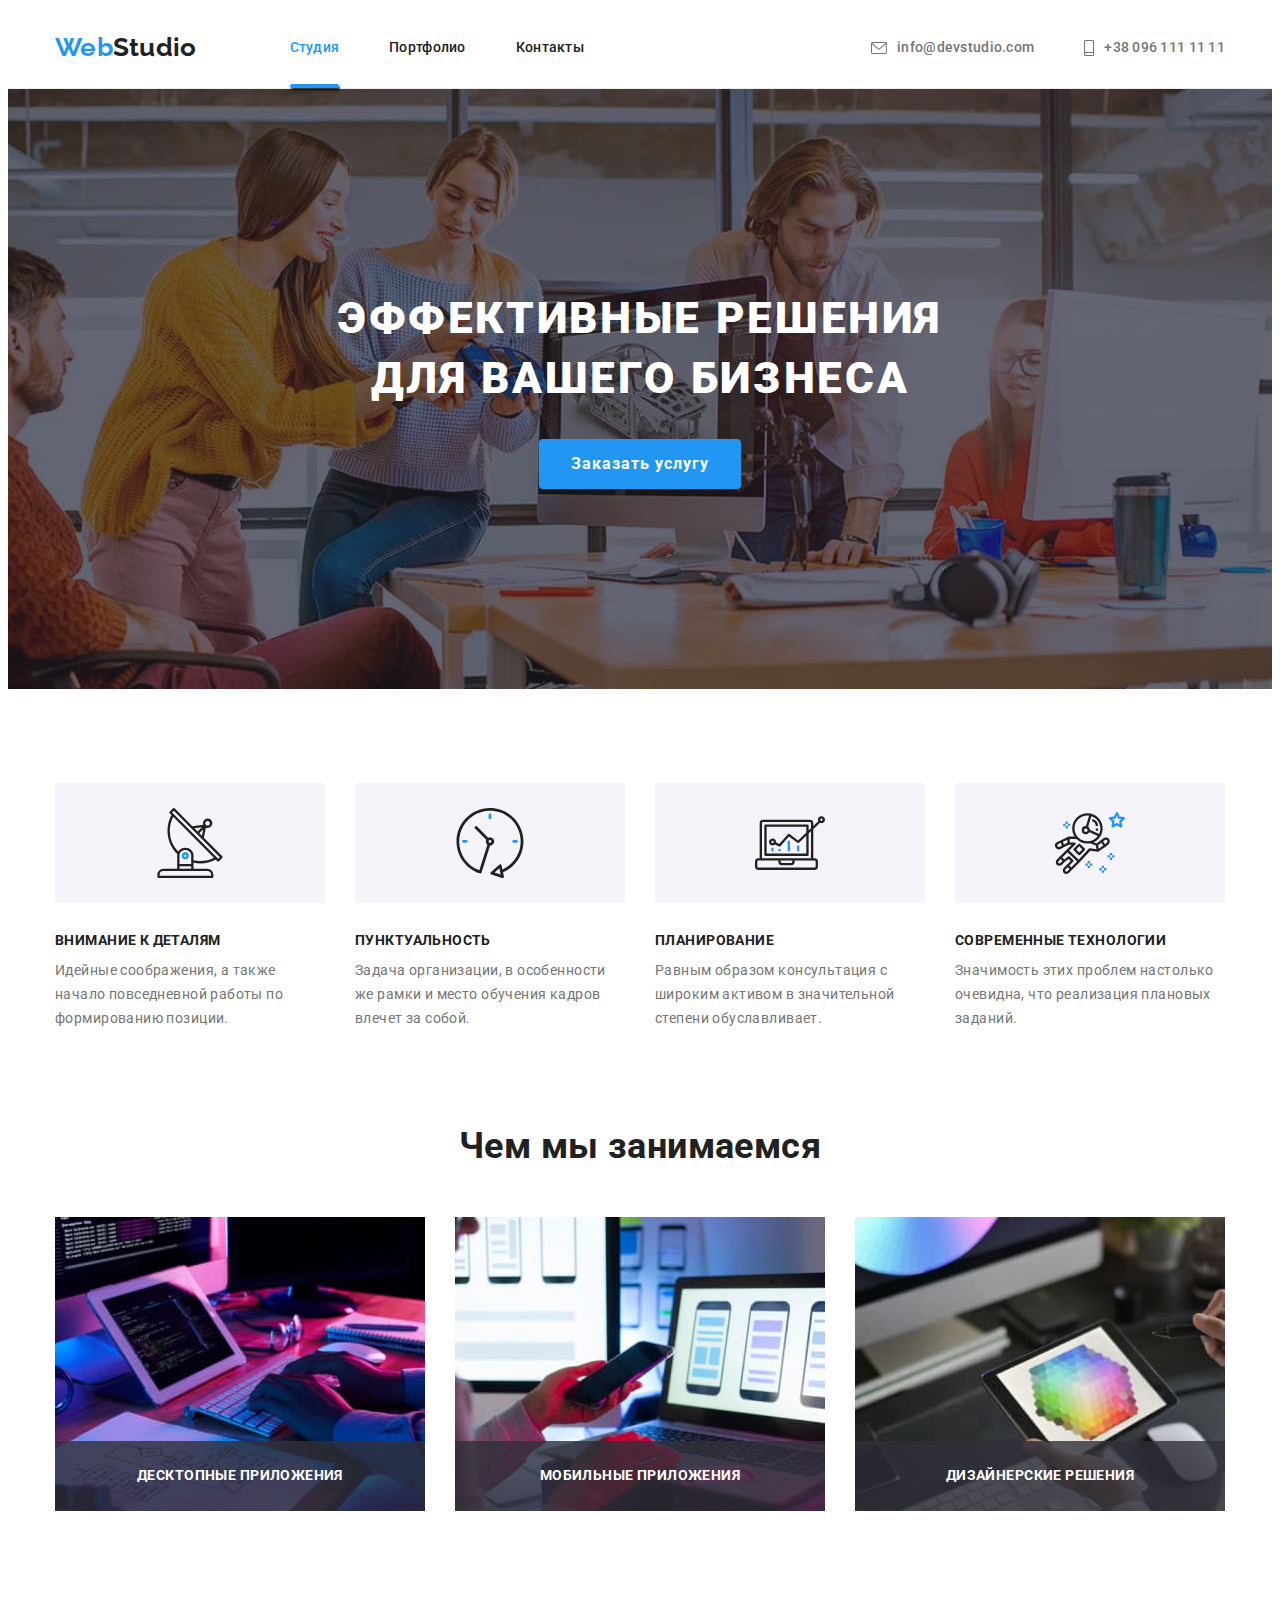
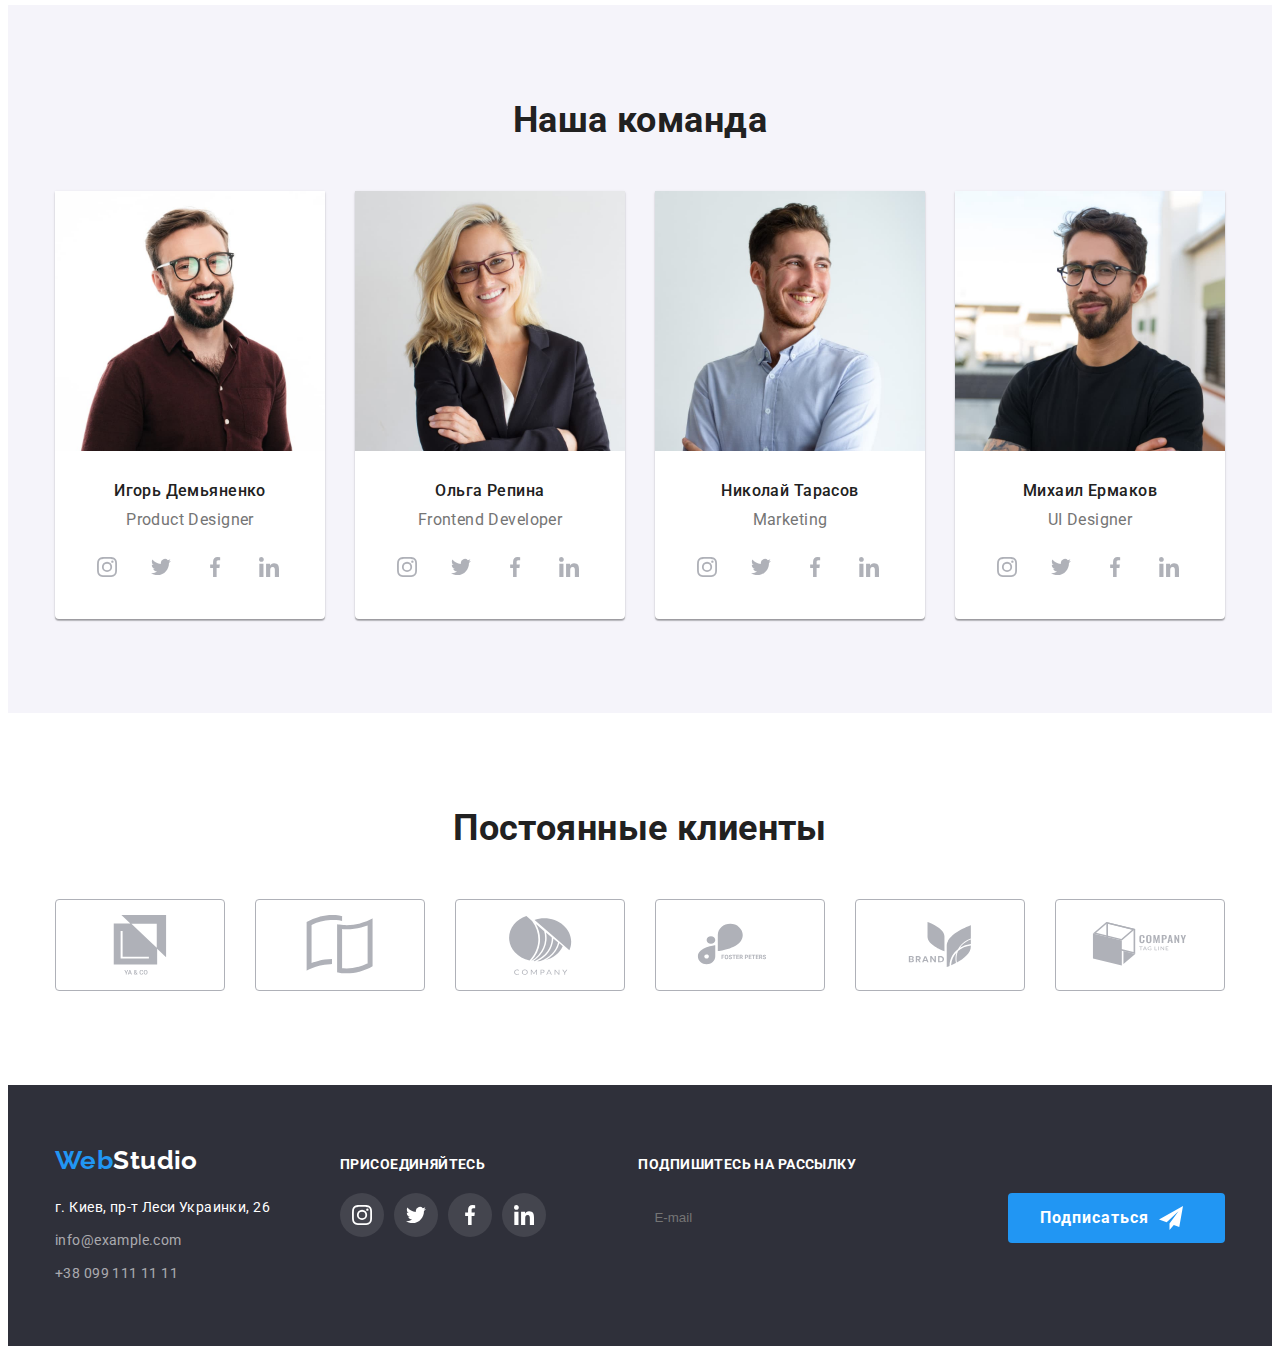
==== commit 5ed84b82: "first edits" ====
--- a/index.html
+++ b/index.html
@@ -59,7 +59,7 @@
         <section class="hero">
             <div class="container">
                 <h1 class="hero-title">Эффективные решения <br> для вашего бизнеса</h1>
-                 <button class="button button-primary" type="button" data-modal-open>Заказать услугу</button>
+                 <button class="button" type="button" data-modal-open>Заказать услугу</button>
             </div>
         </section>
 
@@ -405,10 +405,10 @@
                     <h3 class="footer-item-title">Подпишитесь на рассылку</h3>
                     <form class="js-speaker-form form subscription-form">
                         <label class="form-area">
-                            <input class="input form-input subscription-input" type="email" name="email" placeholder="E-mail"
+                            <input class="subscription-input" type="email" name="email" placeholder="E-mail"
                                 required />
                         </label>
-                        <button class="button button-form" type="submit">
+                        <button class="button" type="submit">
                             Подписаться
                             <svg class="button-icon" width="24" height="24">
                                 <use href="./img/sprite.svg#icon-send" />
--- a/css/styles.css
+++ b/css/styles.css
@@ -579,6 +579,12 @@
 .subscription-input {
     width: 358px;
     margin-right: 12px;
+    border: rgba(255, 255, 255, 0.3);
+    height: 50px;
+    border-radius: 4px;
+    background-color: transparent;
+    padding: 15px 16px;
+    color: var(--primary-white-color);
 }
 
 .subscription-label {
@@ -593,7 +599,8 @@
 /* Button  */
 
 .button {
-    display: inline-block;
+    display: flex;
+    min-width: 200px;
     padding-top: 10px;
     padding-right: 32px;
     padding-bottom: 10px;
@@ -607,6 +614,7 @@
     font-size: 16px;
     line-height: 1.88;
     align-items: center;
+    justify-content: center;
     text-align: center;
     letter-spacing: 0.06em;
     cursor: pointer;
@@ -619,8 +627,8 @@
    
 } */
 
-.button-primary:hover,
-.button-primary:focus {
+.button:hover,
+.button:focus {
     background-color: #188ce8;  
 }
 
@@ -755,12 +763,12 @@
 }
 
 .modal-icon {
-    fill: currentColor;
-}
-
-.modal-icon:hover
-.modal-icon:focus {
-    color: var(--accent-color);
+    transition: fill var(--transition);
+}
+
+.modal-btn:hover .modal-icon,
+.modal-btn:focus .modal-icon {
+    fill: var(--accent-color);
 }
 
 .modal-text {
@@ -777,7 +785,7 @@
     display: flex;
     align-items: center;
     justify-content: center;
-    margin-bottom: 40px;
+    margin-bottom: 12px;
 }
 
 .form-area {
@@ -785,7 +793,7 @@
 
     display: flex;
     flex-direction: column;
-    margin-bottom: 28px;
+    margin-bottom: 30px;
 
     user-select: none;
 }
@@ -793,13 +801,13 @@
 .form-area-malevich {
     flex-direction: row;
     align-items: center;
+    justify-content: center;
+    cursor: pointer;
 
 }
 
 .form-option {
-    position: absolute;
-    top: 0;
-    transform: translateY(-100%);
+    margin-bottom: 4px;
     font-size: 12px;
     line-height: 1.66;
     letter-spacing: 0.01em;
@@ -809,7 +817,7 @@
 .form-icon {
     position: absolute;
     left: 12px;
-    top: 50%;
+    top: 70%;
     transform: translateY(-50%);
     fill: var(--title-text-color);
     transition-property: fill;
@@ -818,12 +826,12 @@
 }
 
 .input {
-    height: 50px;
+    height: 40px;
     max-width: 100%;
     padding: 11px;
     letter-spacing: 0.03em;
     color: var(--secondary-whit-color);
-    border: 1px solid rgba(255, 255, 255, 0.3);
+    border: 1px solid rgba(33, 33, 33, 0.2);
     border-radius: 4px;
     transition: border-collor var(--transition);
     background-color: transparent;
@@ -848,10 +856,8 @@
     padding-left: 42px;
 }
 
-.input-icon:hover,
-.input-icon:focus,
-.form-icon:hover,
-.form-icon:focus {
+.input:hover + .form-icon,
+.input:focus + .form-icon {
     fill: var(--accent-color);
 }
 
@@ -870,43 +876,46 @@
 
 .malevich-icon{
     fill: white;
+    /* display: flex;
+    align-content: center;
+    justify-content: center; */
     transition: var(--transition);
     transition-property: fill, box-shadow, background-color, border-color, opacity; 
 }
 
 .check {
+    display: flex;
+    align-items: center;
+    justify-content: center;
     background-color: #fff;
     border: 2px solid var(--title-text-color);
     border-radius: 3px;
-}
-
-.checkbox:focus,
-.malevich-icon:focus {
+    width: 16px;
+    height: 15px;
+    margin-right: 7px;
+}
+
+.checkbox:focus + .malevich-icon {
     box-shadow: 0 0 0 2px var(--accent-color-dark);
 }
 
-.checkbox:checked + .malevich-icon {
+.checkbox:checked + .check {
     background-color: var(--accent-color);
-}
-
-.malevich-icon > .use {
+    border: 2px solid var(--accent-color);
+}
+
+.checkbox:focus + .check {
+    border: 2px solid var(--accent-color);
+}
+
+/* .malevich-icon > .use {
     
-}
+} */
 
 .button-icon {
     margin-left: 10px;
     margin-right: 10px;
-}
-
-.button-form {
-    color: var(--primary-white-color);
-    background-color: var(--accent-color);
     fill: var(--primary-white-color);
-    display: flex;
-    align-items: center;
-    justify-content: center;
-    box-shadow: 0px 4px 4px rgba(0, 0, 0, 0.15);
-    
 }
 
 .button-form:hover,
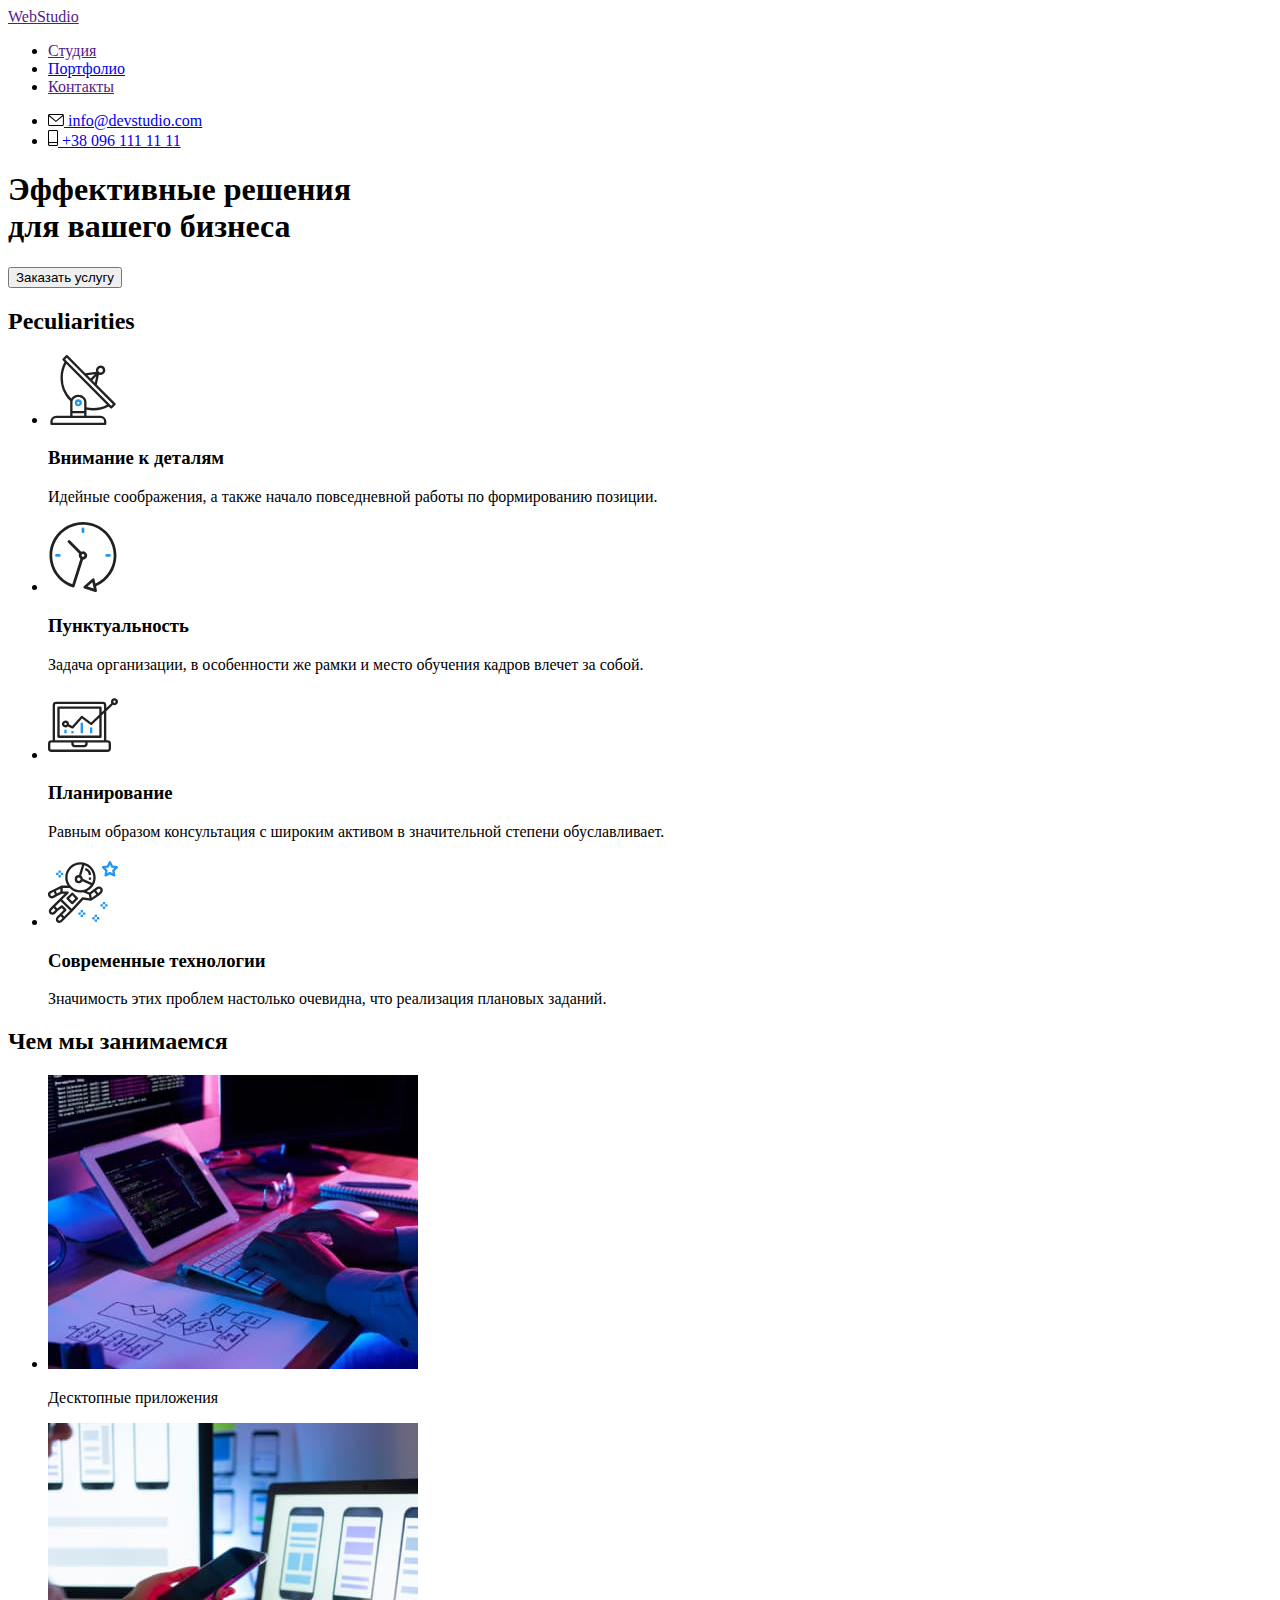
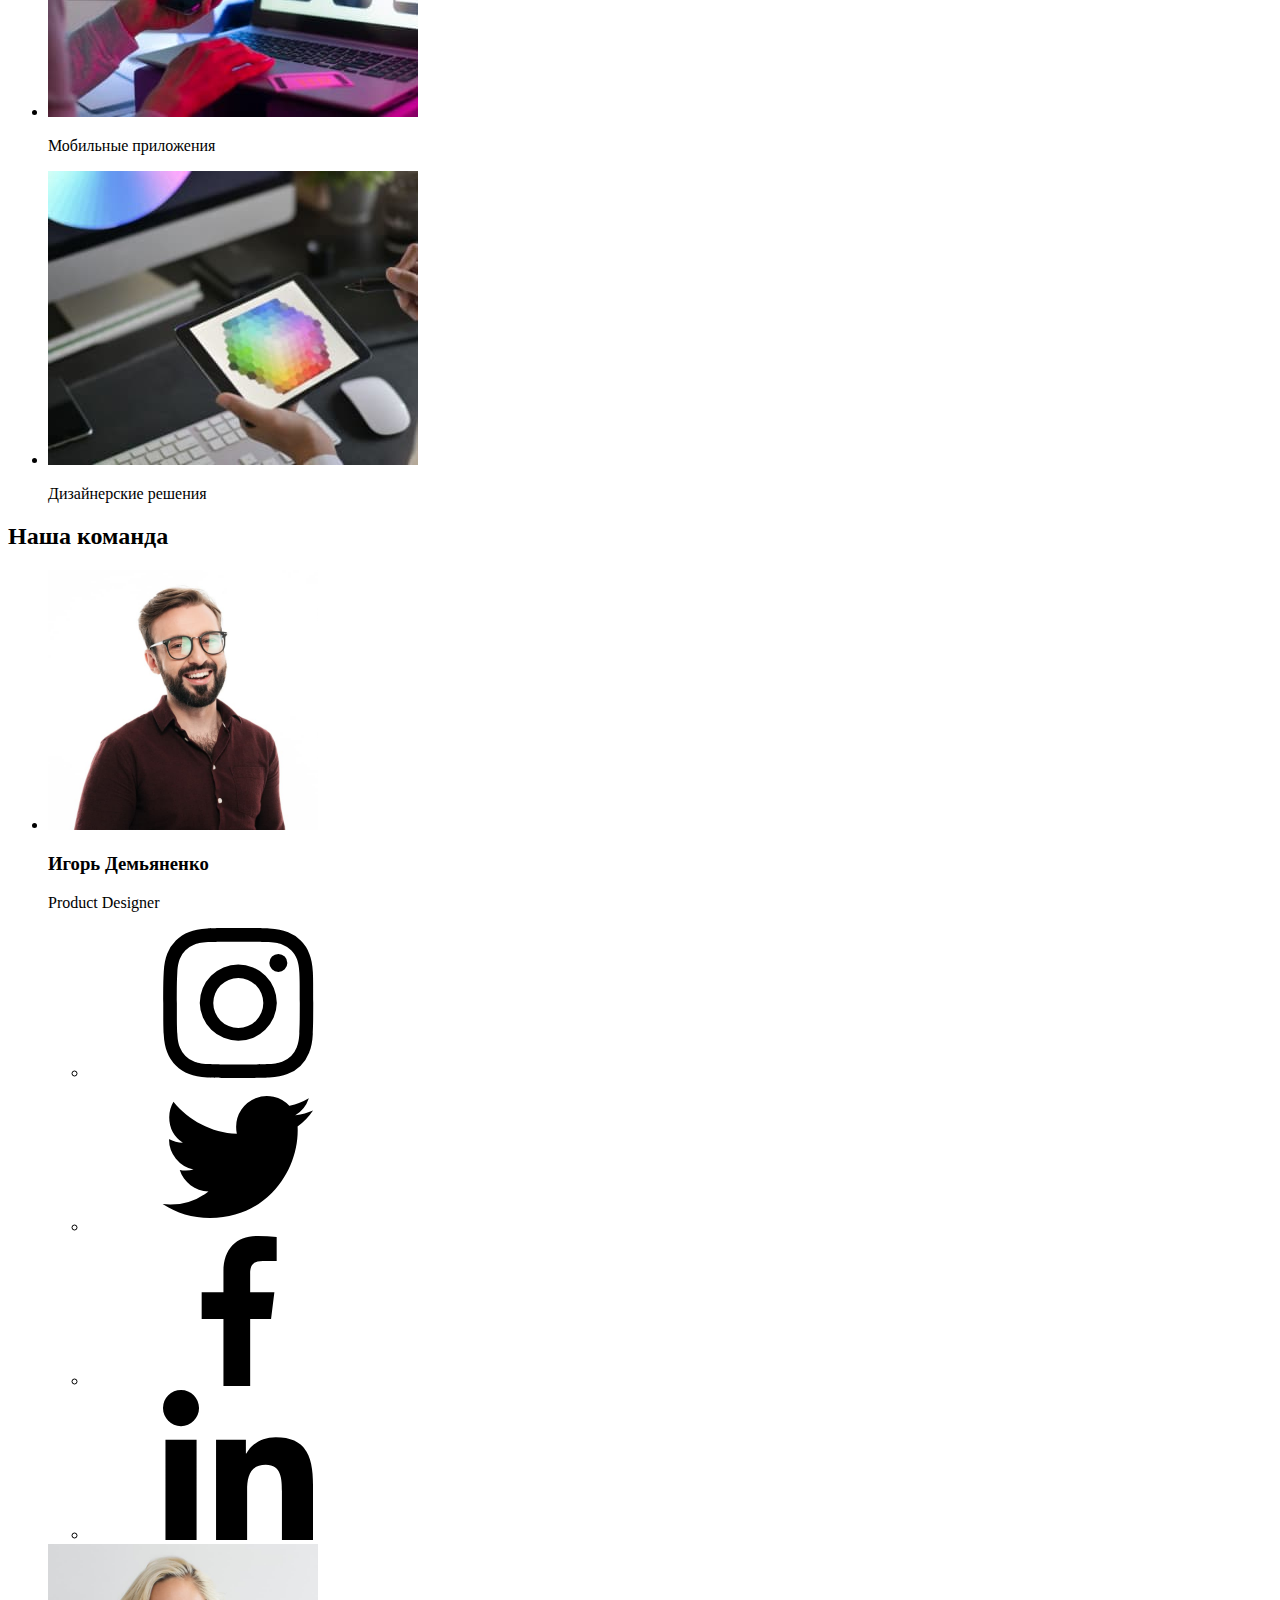
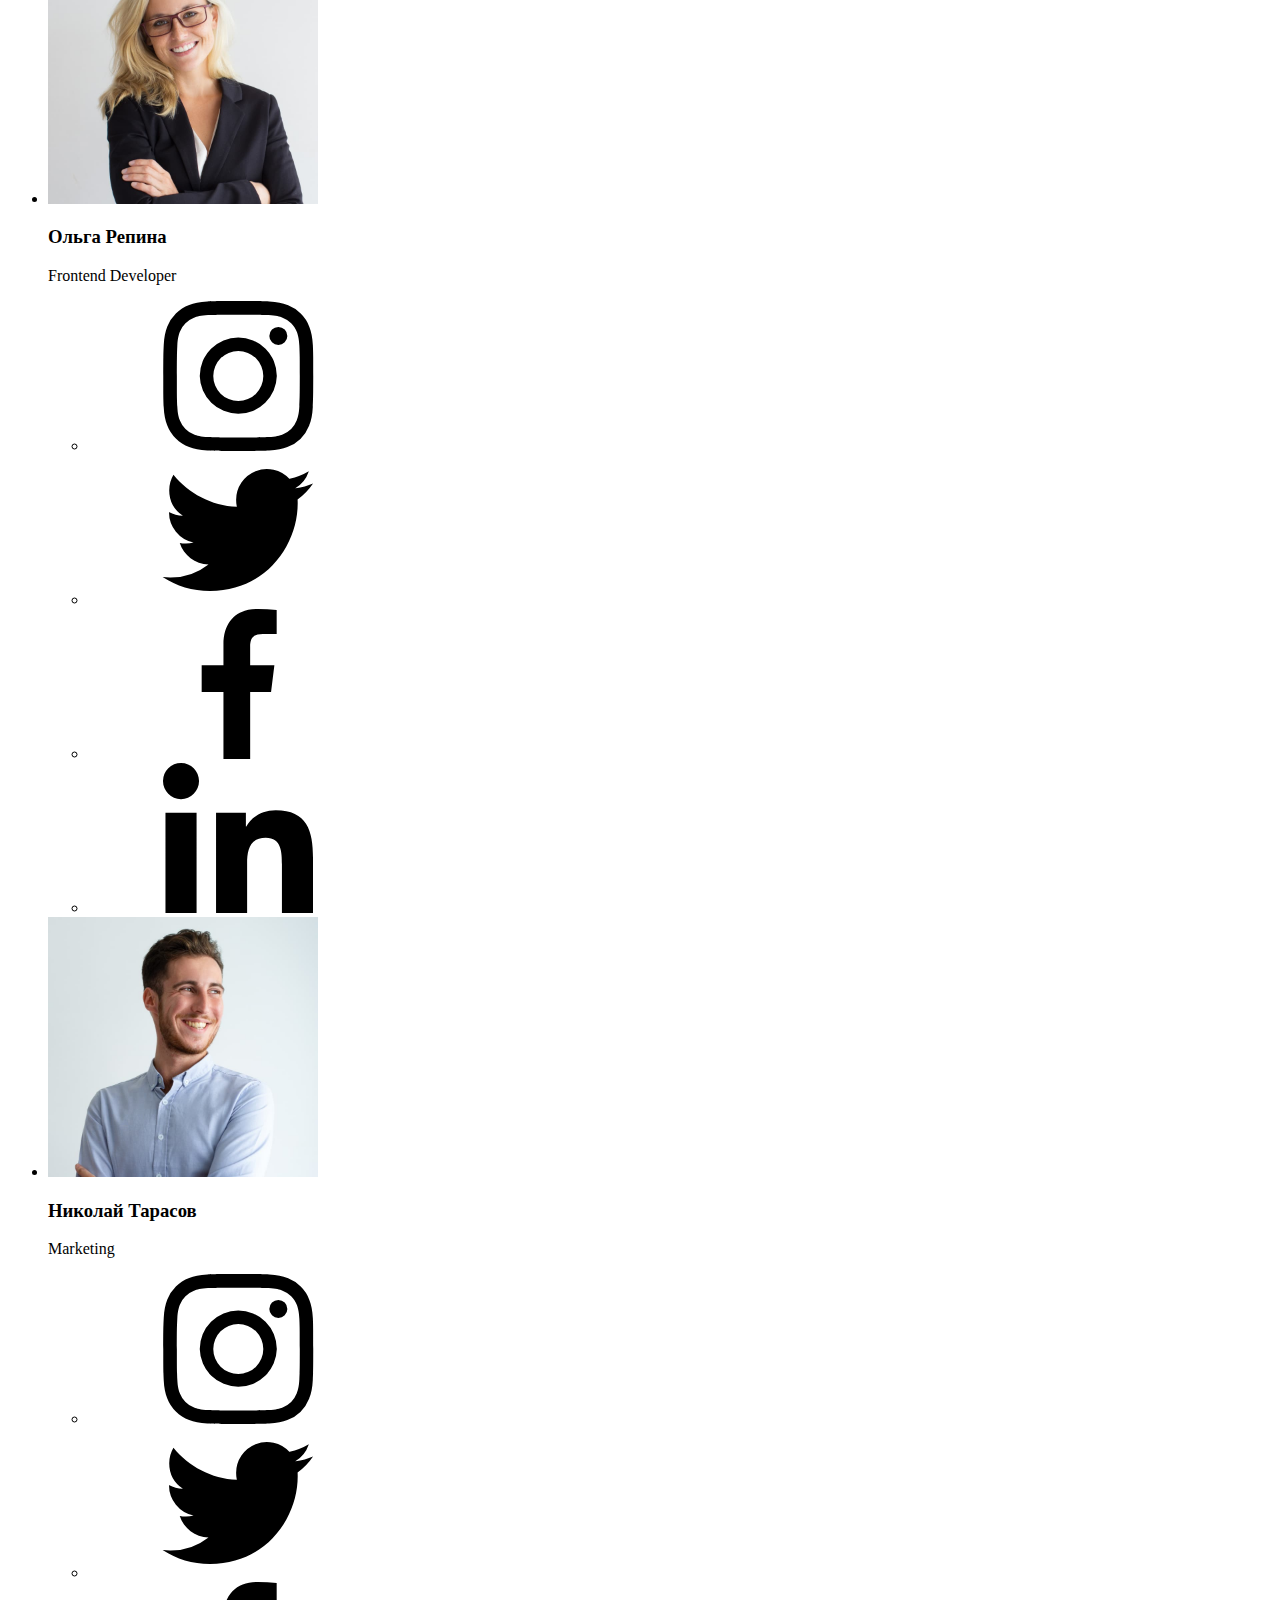
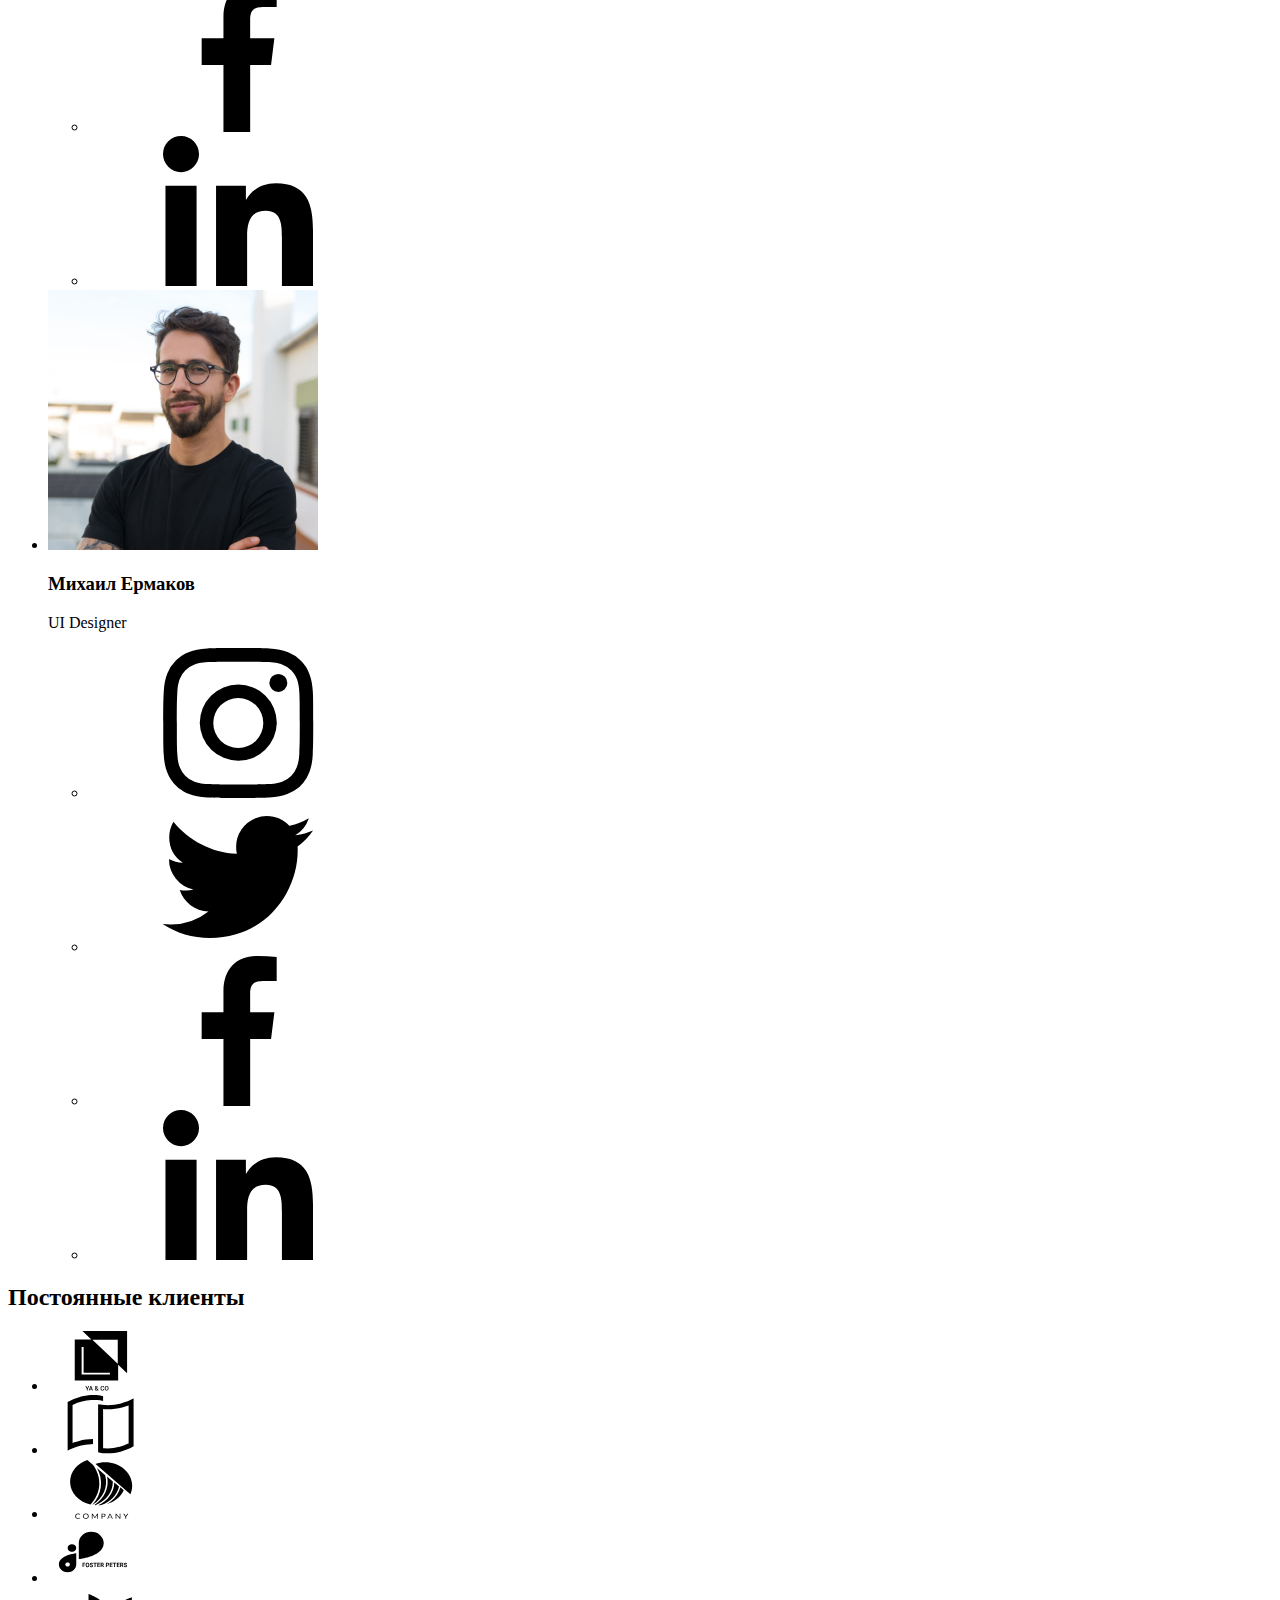
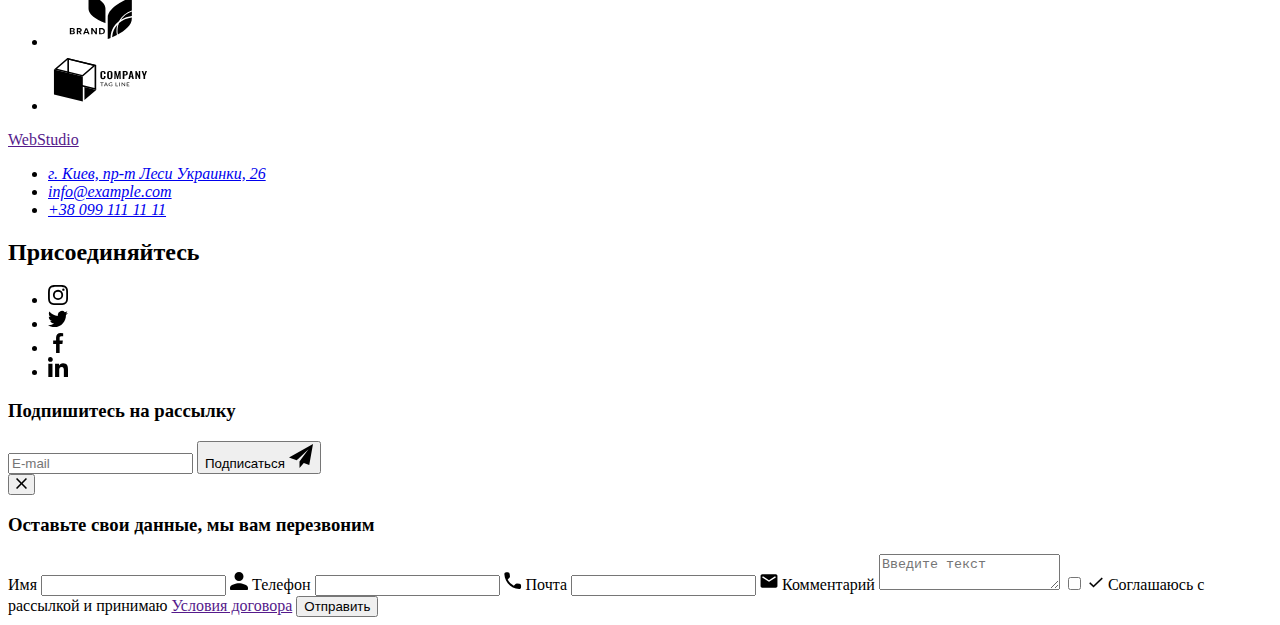
==== commit 5e69d5a0: "edd sass" ====
--- a/index.html
+++ b/index.html
@@ -14,7 +14,7 @@
     <link rel="stylesheet" href="https://cdnjs.cloudflare.com/ajax/libs/modern-normalize/1.1.0/modern-normalize.min.css"
         integrity="sha512-wpPYUAdjBVSE4KJnH1VR1HeZfpl1ub8YT/NKx4PuQ5NmX2tKuGu6U/JRp5y+Y8XG2tV+wKQpNHVUX03MfMFn9Q=="
         crossorigin="anonymous" referrerpolicy="no-referrer" />
-    <link rel="stylesheet" href="css/styles.css">
+    <link rel="stylesheet" href="css/main.min.css">
 
 </head>
 
--- a/css/main.min.css
+++ b/css/main.min.css
@@ -0,0 +1 @@
+/*# sourceMappingURL=main.min.css.map */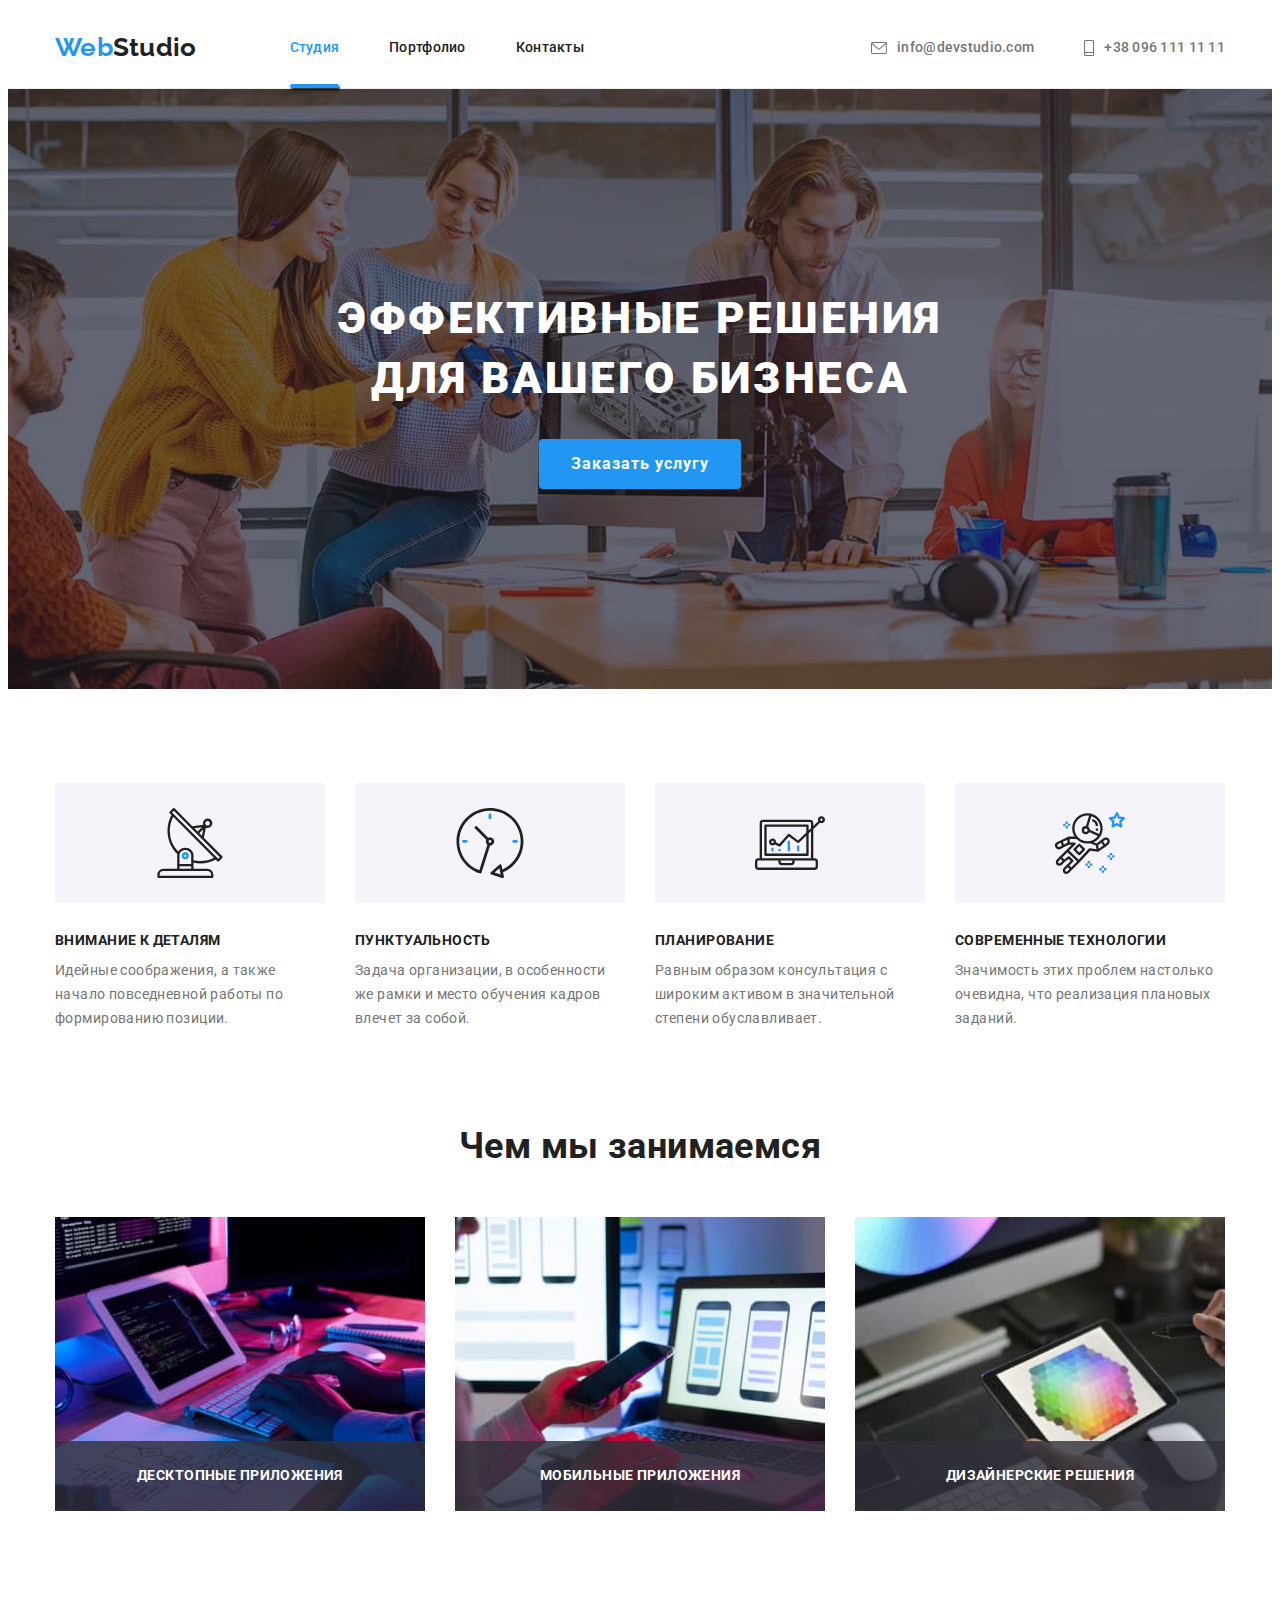
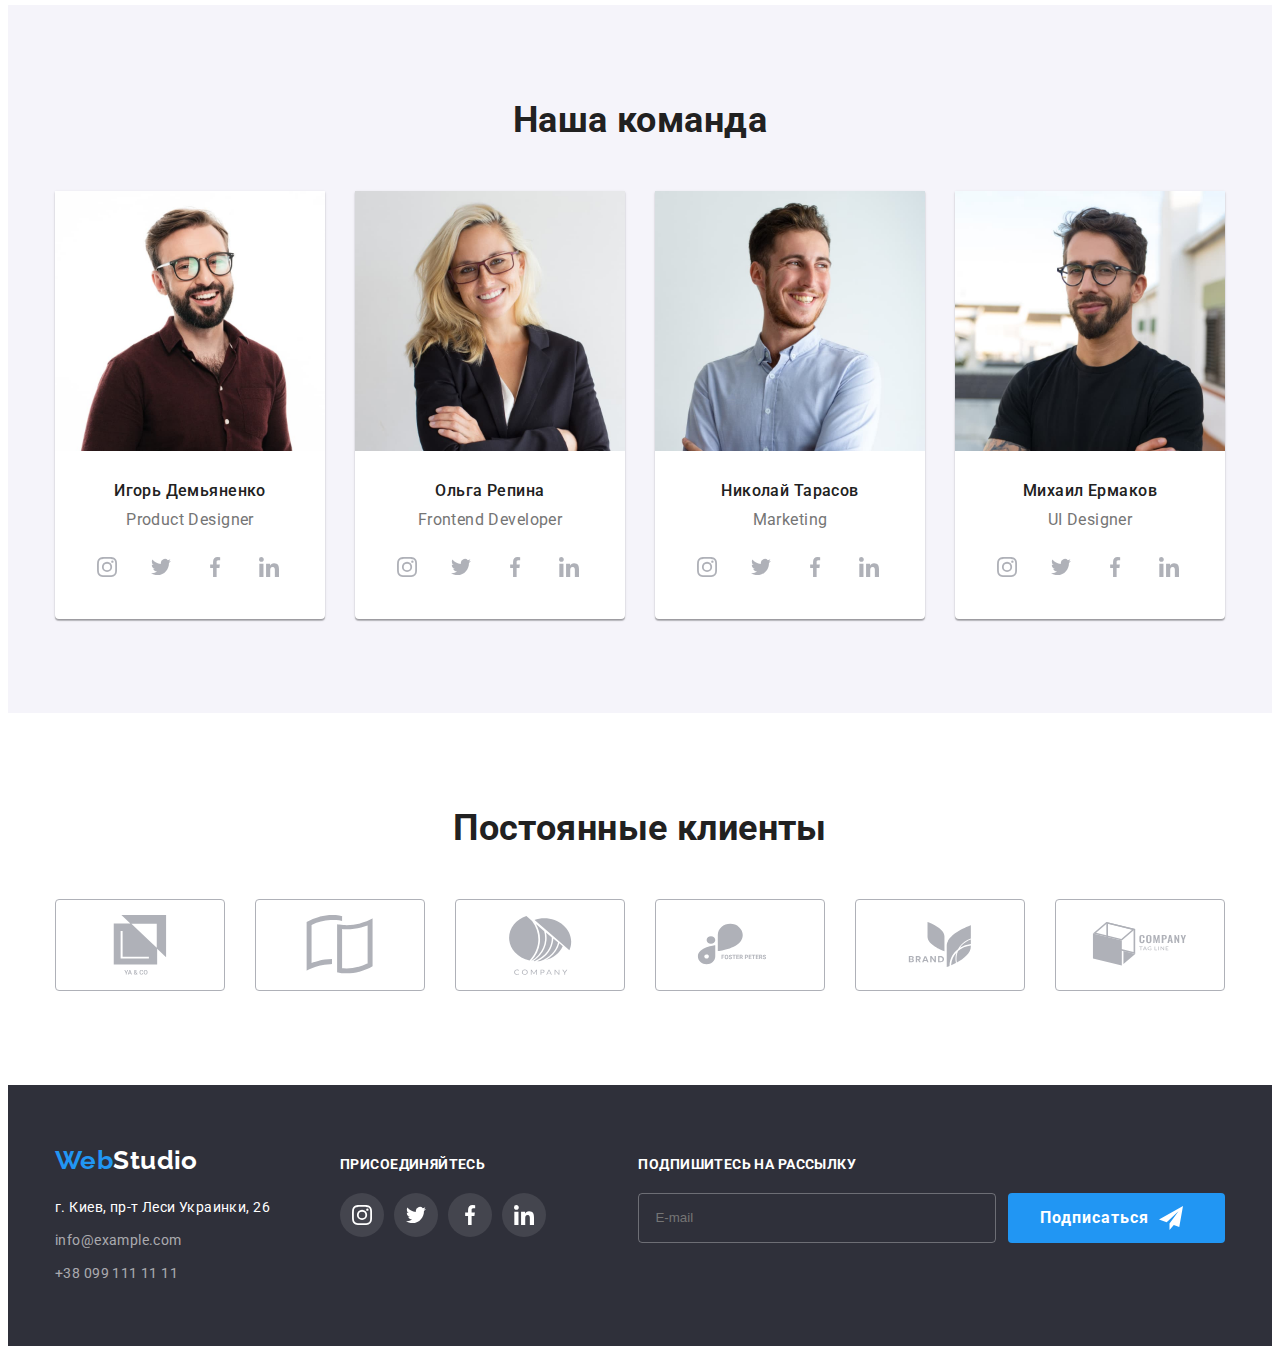
==== commit 38b1fe6b: "corrected sass" ====
--- a/index.html
+++ b/index.html
@@ -75,7 +75,7 @@
                             </svg>
                         </div>
                         <h3 class="feature-title">Внимание к деталям</h3>
-                        <p class="feauture-text">Идейные соображения, а также начало повседневной работы по формированию позиции.
+                        <p class="feature-text">Идейные соображения, а также начало повседневной работы по формированию позиции.
                         </p>
                     </li>
                     <li class="item card-item icon-clock">
@@ -85,7 +85,7 @@
                             </svg>
                         </div>
                         <h3 class="feature-title">Пунктуальность</h3>
-                        <p class="feauture-text">Задача организации, в особенности же рамки и место обучения кадров влечет за собой.
+                        <p class="feature-text">Задача организации, в особенности же рамки и место обучения кадров влечет за собой.
                         </p>
                     </li>
                     <li class="item card-item icon-diagram">
@@ -95,7 +95,7 @@
                             </svg>
                         </div>
                         <h3 class="feature-title">Планирование</h3>
-                        <p class="feauture-text">Равным образом консультация с широким активом в значительной степени обуславливает.
+                        <p class="feature-text">Равным образом консультация с широким активом в значительной степени обуславливает.
                         </p>
                     </li>
                     <li class="item card-item icon-astronout">
@@ -105,7 +105,7 @@
                             </svg>
                         </div>
                         <h3 class="feature-title">Современные технологии</h3>
-                        <p class="feauture-text">Значимость этих проблем настолько очевидна, что реализация плановых заданий.
+                        <p class="feautre-text">Значимость этих проблем настолько очевидна, что реализация плановых заданий.
                         </p>
                     </li>
                 </ul>
--- a/css/main.min.css
+++ b/css/main.min.css
@@ -1 +1 @@
-/*# sourceMappingURL=main.min.css.map */+.card-set{display:-webkit-box;display:-ms-flexbox;display:flex;-ms-flex-wrap:wrap;flex-wrap:wrap;margin-left:-30px;margin-top:-30px}.card-item{margin-left:30px;margin-top:30px}html{-webkit-box-sizing:border-box;box-sizing:border-box}body{color:#757575;background-color:#fff;font-family:"Roboto",sans-serif;font-size:14px;letter-spacing:.03em;line-height:1.71}*,*::before,*::after{-webkit-box-sizing:inherit;box-sizing:inherit}h1,h2,h3,p{margin:0}ul{padding-left:0;margin:0}img{display:block;max-width:100%;height:auto}.list{list-style:none}.img-list .item{-ms-flex-preferred-size:calc(33.3333333333% - 30px);flex-basis:calc(33.3333333333% - 30px);position:relative}.link{text-decoration:none;color:inherit}.visually-hidden{position:absolute;width:1px;height:1px;margin:-1px;border:0;padding:0;white-space:nowrap;-webkit-clip-path:inset(100%);clip-path:inset(100%);clip:rect(0 0 0 0);overflow:hidden}.container{width:1200px;padding-left:15px;padding-right:15px;margin-left:auto;margin-right:auto}.section{padding-top:94px;padding-bottom:94px}.section-title{color:#212121;font-weight:700;font-size:36px;line-height:1.17;text-align:center;margin-bottom:50px}.form-area{position:relative;display:-webkit-box;display:-ms-flexbox;display:flex;-webkit-box-orient:vertical;-webkit-box-direction:normal;-ms-flex-direction:column;flex-direction:column;margin-bottom:10px;-webkit-user-select:none;-moz-user-select:none;-ms-user-select:none;user-select:none}.form-area-malevich{-webkit-box-orient:horizontal;-webkit-box-direction:normal;-ms-flex-direction:row;flex-direction:row;-webkit-box-align:center;-ms-flex-align:center;align-items:center;-webkit-box-pack:center;-ms-flex-pack:center;justify-content:center;cursor:pointer;margin-bottom:30px}.form-option{margin-bottom:4px;font-size:12px;line-height:1.16;letter-spacing:.01em;color:#757575}.form-icon{position:absolute;left:12px;top:65%;-webkit-transform:translateY(-50%);transform:translateY(-50%);fill:#212121;-webkit-transition-property:fill;transition-property:fill;-webkit-transition:250ms cubic-bezier(0.4, 0, 0.2, 1);transition:250ms cubic-bezier(0.4, 0, 0.2, 1);pointer-events:none}.input{height:40px;max-width:100%;padding:11px;letter-spacing:.03em;color:rgba(255,255,255,.6);border:1px solid rgba(33,33,33,.2);border-radius:4px;-webkit-transition:border-collor 250ms cubic-bezier(0.4, 0, 0.2, 1);transition:border-collor 250ms cubic-bezier(0.4, 0, 0.2, 1);background-color:rgba(0,0,0,0)}.input-textarea{resize:none;min-width:448px;min-height:120px}.input-icon{padding-left:42px}.input:hover,.input:focus{border-color:#2196f3}.input:hover+.form-icon,.input:focus+.form-icon{fill:#2196f3}.input::-webkit-input-placeholder{color:rgba(117,117,117,.5)}.input::-moz-placeholder{color:rgba(117,117,117,.5)}.input:-ms-input-placeholder{color:rgba(117,117,117,.5)}.input::-ms-input-placeholder{color:rgba(117,117,117,.5)}.input::placeholder{color:rgba(117,117,117,.5)}.checkbox{position:absolute;width:1px;height:1px;padding:0;margin:-1px;border:0;clip:rect(0 0 0 0);-webkit-clip-path:inset(50%);clip-path:inset(50%);overflow:hidden;white-space:nowrap}.malevich-icon{fill:#fff;-webkit-transition:250ms cubic-bezier(0.4, 0, 0.2, 1);transition:250ms cubic-bezier(0.4, 0, 0.2, 1);-webkit-transition-property:fill,background-color,border-color,opacity,-webkit-box-shadow;transition-property:fill,background-color,border-color,opacity,-webkit-box-shadow;transition-property:fill,box-shadow,background-color,border-color,opacity;transition-property:fill,box-shadow,background-color,border-color,opacity,-webkit-box-shadow}.check{display:-webkit-box;display:-ms-flexbox;display:flex;-webkit-box-align:center;-ms-flex-align:center;align-items:center;-webkit-box-pack:center;-ms-flex-pack:center;justify-content:center;background-color:#fff;border:2px solid #212121;border-radius:3px;width:16px;height:15px;margin-right:7px}.checkbox:focus+.malevich-icon{-webkit-box-shadow:0 0 0 2px #1882d7;box-shadow:0 0 0 2px #1882d7}.checkbox:checked+.check{background-color:#2196f3;border:2px solid #2196f3}.checkbox:focus+.check{border:2px solid #2196f3}.data-form-text{margin-bottom:20px}.form-label{position:absolute;left:15px;top:50%;-webkit-transform:translateY(-50%);transform:translateY(-50%);letter-spacing:.03rem;-webkit-transition-property:opacity;transition-property:opacity;-webkit-transition:250ms cubic-bezier(0.4, 0, 0.2, 1);transition:250ms cubic-bezier(0.4, 0, 0.2, 1);-webkit-user-select:none;-moz-user-select:none;-ms-user-select:none;user-select:none;pointer-events:none}.subscription-form{display:-webkit-box;display:-ms-flexbox;display:flex;-webkit-box-align:center;-ms-flex-align:center;align-items:center}.subscription-form .form-area{margin-bottom:0}.subscription-input{width:358px;margin-right:12px;border:1px solid rgba(255,255,255,.3);height:50px;border-radius:4px;background-color:rgba(0,0,0,0);padding:15px 16px;color:#fff}.button{display:-webkit-box;display:-ms-flexbox;display:flex;min-width:200px;padding-top:10px;padding-right:32px;padding-bottom:10px;padding-left:32px;border:none;border-radius:4px;color:#fff;background-color:#2196f3;font-family:inherit;font-weight:700;font-size:16px;line-height:1.88;-webkit-box-align:center;-ms-flex-align:center;align-items:center;-webkit-box-pack:center;-ms-flex-pack:center;justify-content:center;text-align:center;letter-spacing:.06em;cursor:pointer;margin-left:auto;margin-right:auto;-webkit-transition:background-color 250ms cubic-bezier(0.4, 0, 0.2, 1);transition:background-color 250ms cubic-bezier(0.4, 0, 0.2, 1)}.button:hover,.button:focus{background-color:#188ce8}.button-list{display:-webkit-box;display:-ms-flexbox;display:flex;-webkit-box-pack:center;-ms-flex-pack:center;justify-content:center;margin-bottom:50px}.button-list .item:not(:last-child){margin-right:8px}.button-item:hover,.button-item:focus{color:#fff;background-color:#2196f3;-webkit-transition:250ms cubic-bezier(0.4, 0, 0.2, 1);transition:250ms cubic-bezier(0.4, 0, 0.2, 1)}.modal-btn{position:absolute;display:-webkit-box;display:-ms-flexbox;display:flex;top:8px;right:8px;padding:0;width:30px;height:30px;border:none;border-radius:50%;cursor:pointer;-webkit-box-align:center;-ms-flex-align:center;align-items:center;-webkit-box-pack:center;-ms-flex-pack:center;justify-content:center}.modal-btn:hover .modal-icon,.modal-btn:focus .modal-icon{fill:#2196f3}.button-icon{margin-left:10px;margin-right:10px;fill:#fff}.button-form:hover,.button-form:focus{background-color:#1882d7}.button-list{display:-webkit-box;display:-ms-flexbox;display:flex;-webkit-box-pack:center;-ms-flex-pack:center;justify-content:center}.button-portfolio{padding:6px 22px;font-family:inherit;text-align:center;font-size:16px;font-weight:500;line-height:1.62;letter-spacing:.03em;border:rgba(0,0,0,0);border-radius:4px;cursor:pointer;color:#212121;background-color:#f5f4fa;-webkit-transition:color 250ms cubic-bezier(0.4, 0, 0.2, 1),background-color 250ms cubic-bezier(0.4, 0, 0.2, 1),-webkit-box-shadow 250ms cubic-bezier(0.4, 0, 0.2, 1);transition:color 250ms cubic-bezier(0.4, 0, 0.2, 1),background-color 250ms cubic-bezier(0.4, 0, 0.2, 1),-webkit-box-shadow 250ms cubic-bezier(0.4, 0, 0.2, 1);transition:color 250ms cubic-bezier(0.4, 0, 0.2, 1),background-color 250ms cubic-bezier(0.4, 0, 0.2, 1),box-shadow 250ms cubic-bezier(0.4, 0, 0.2, 1);transition:color 250ms cubic-bezier(0.4, 0, 0.2, 1),background-color 250ms cubic-bezier(0.4, 0, 0.2, 1),box-shadow 250ms cubic-bezier(0.4, 0, 0.2, 1),-webkit-box-shadow 250ms cubic-bezier(0.4, 0, 0.2, 1)}.button-portfolio:hover,.button-portfolio:focus{color:#fff;background-color:#2196f3;-webkit-box-shadow:0px 3px 1px rgba(0,0,0,.1),0px 1px 2px rgba(0,0,0,.08),0px 2px 2px rgba(0,0,0,.12);box-shadow:0px 3px 1px rgba(0,0,0,.1),0px 1px 2px rgba(0,0,0,.08),0px 2px 2px rgba(0,0,0,.12)}.button-list .item:not(:last-child){margin-right:8px}.logo{color:#2196f3;font-family:"Raleway",sans-serif;font-weight:700;font-size:26px;line-height:1.2;text-decoration:none}.header .logo{margin-right:93px}.footer .logo{margin-bottom:20px;display:block}.logo-accent{color:#212121;text-decoration:none}.logo-footer{color:#fff;text-decoration:none}.logo-next{margin-right:0}.backdrop{position:fixed;top:0;left:0;width:100%;height:100%;background:rgba(47,48,58,.4);visibility:visible;opacity:1;-webkit-transition:opacity 250ms cubic-bezier(0.4, 0, 0.2, 1),visibility 250ms cubic-bezier(0.4, 0, 0.2, 1);transition:opacity 250ms cubic-bezier(0.4, 0, 0.2, 1),visibility 250ms cubic-bezier(0.4, 0, 0.2, 1)}.is-hidden{visibility:hidden;opacity:0;pointer-events:none}.modal{position:absolute;top:50%;left:50%;padding:40px;max-width:528px;width:100%;min-height:581px;background-color:#fff;-webkit-transform:translate(-50%, -50%) scale(1);transform:translate(-50%, -50%) scale(1);-webkit-transition:-webkit-transform 250ms cubic-bezier(0.4, 0, 0.2, 1);transition:-webkit-transform 250ms cubic-bezier(0.4, 0, 0.2, 1);transition:transform 250ms cubic-bezier(0.4, 0, 0.2, 1);transition:transform 250ms cubic-bezier(0.4, 0, 0.2, 1), -webkit-transform 250ms cubic-bezier(0.4, 0, 0.2, 1)}.modal-link{color:#2196f3;text-decoration:underline}.modal-link:hover,.modal-link:focus{color:#1882d7}.backdrop.is-hidden .modal{-webkit-transform:translate(-50%, -50%) scale(1.1);transform:translate(-50%, -50%) scale(1.1)}.modal-text{font-family:"Roboto";font-style:normal;font-weight:700;font-size:20px;line-height:1.15;text-align:center;letter-spacing:.03em;color:#212121;display:-webkit-box;display:-ms-flexbox;display:flex;-webkit-box-align:center;-ms-flex-align:center;align-items:center;-webkit-box-pack:center;-ms-flex-pack:center;justify-content:center;margin-bottom:12px}.modal-icon{-webkit-transition:fill 250ms cubic-bezier(0.4, 0, 0.2, 1);transition:fill 250ms cubic-bezier(0.4, 0, 0.2, 1)}.social-list{display:-webkit-box;display:-ms-flexbox;display:flex}.social-link{display:-webkit-box;display:-ms-flexbox;display:flex;-webkit-box-align:center;-ms-flex-align:center;align-items:center;-webkit-box-pack:center;-ms-flex-pack:center;justify-content:center;width:44px;height:44px;border-radius:50%;color:#afb1b8;background-color:rgba(255,255,255,.1);-webkit-transition:color 250ms cubic-bezier(0.4, 0, 0.2, 1),background-color 250ms cubic-bezier(0.4, 0, 0.2, 1),-webkit-box-shadow 250ms cubic-bezier(0.4, 0, 0.2, 1);transition:color 250ms cubic-bezier(0.4, 0, 0.2, 1),background-color 250ms cubic-bezier(0.4, 0, 0.2, 1),-webkit-box-shadow 250ms cubic-bezier(0.4, 0, 0.2, 1);transition:color 250ms cubic-bezier(0.4, 0, 0.2, 1),background-color 250ms cubic-bezier(0.4, 0, 0.2, 1),box-shadow 250ms cubic-bezier(0.4, 0, 0.2, 1);transition:color 250ms cubic-bezier(0.4, 0, 0.2, 1),background-color 250ms cubic-bezier(0.4, 0, 0.2, 1),box-shadow 250ms cubic-bezier(0.4, 0, 0.2, 1),-webkit-box-shadow 250ms cubic-bezier(0.4, 0, 0.2, 1)}.social-item:not(:last-child){margin-right:10px}.footer .social-link{color:#fff}.social-link:hover,.social-link:focus{color:#fff;background-color:#2196f3;-webkit-box-shadow:0px 4px 4px rgba(0,0,0,.25);box-shadow:0px 4px 4px rgba(0,0,0,.25)}.social-icon{width:20px;height:20px;fill:currentColor}.header{font-weight:500;line-height:1.14;letter-spacing:.02em;border-bottom:1px solid #ececec}.hero{padding-top:200px;padding-bottom:200px;text-align:center;background-color:#c4c4c4;background-repeat:no-repeat;background-position:center;background-size:cover;margin-left:auto;margin-right:auto;max-width:1600px;background-image:-webkit-gradient(linear, left top, right top, from(rgba(47, 48, 58, 0.4)), to(rgba(47, 48, 58, 0.4))),url(../img/Img-hero.jpeg);background-image:linear-gradient(to right, rgba(47, 48, 58, 0.4), rgba(47, 48, 58, 0.4)),url(../img/Img-hero.jpeg)}.hero-title{color:#fff;font-weight:900;font-size:44px;line-height:1.36;letter-spacing:.06em;text-transform:uppercase;margin-bottom:30px}.do{padding-top:0}.doing-text{position:absolute;bottom:0;left:0;display:-webkit-box;display:-ms-flexbox;display:flex;width:100%;height:70px;-webkit-box-align:center;-ms-flex-align:center;align-items:center;-webkit-box-pack:center;-ms-flex-pack:center;justify-content:center;background:rgba(47,48,58,.8);font-weight:700;line-height:1.14;text-align:center;text-transform:uppercase;color:#fff}.do-title{font-size:14px;line-height:1.14;letter-spacing:.03em;text-transform:uppercase;color:#fff;margin-bottom:20px}.do-link:hover,.do-link:focus{background-color:#2196f3;-webkit-transition:250ms cubic-bezier(0.4, 0, 0.2, 1);transition:250ms cubic-bezier(0.4, 0, 0.2, 1)}.do-icon{fill:#fff}.do-icon:hover{fill:#fff;-webkit-transition:250ms cubic-bezier(0.4, 0, 0.2, 1);transition:250ms cubic-bezier(0.4, 0, 0.2, 1)}.feature-list .item{-ms-flex-preferred-size:calc(25% - 30px);flex-basis:calc(25% - 30px)}.feature-title{color:#212121;font-weight:700;font-size:14px;line-height:1.14;text-transform:uppercase;margin-bottom:10px}.feature-text{line-height:1.71}.feature-svg{display:-webkit-box;display:-ms-flexbox;display:flex;-webkit-box-align:center;-ms-flex-align:center;align-items:center;-webkit-box-pack:center;-ms-flex-pack:center;justify-content:center;height:120px;margin-bottom:30px;background-color:#f5f4fa}.section-portfolio{padding-top:94px;padding-bottom:94px}.project-list{display:-webkit-box;display:-ms-flexbox;display:flex;-ms-flex-wrap:wrap;flex-wrap:wrap;margin-top:50px;margin-left:-30px;margin-bottom:-30px}.project-item{width:calc((100% - 90px)/3);-ms-flex-preferred-size:calc(33.3333333333% - 30px);flex-basis:calc(33.3333333333% - 30px)}.project-title{margin-bottom:4px;color:#212121;font-weight:700;font-size:18px;line-height:2;letter-spacing:.06em}.project-text{font-weight:400;font-size:16px;line-height:1.88;color:#757575}.project-link{display:-webkit-box;display:-ms-flexbox;display:flex;-webkit-box-orient:vertical;-webkit-box-direction:normal;-ms-flex-direction:column;flex-direction:column;-webkit-box-shadow:none;box-shadow:none;-webkit-transition-property:-webkit-box-shadow;transition-property:-webkit-box-shadow;transition-property:box-shadow;transition-property:box-shadow, -webkit-box-shadow;-webkit-transition-duration:250ms;transition-duration:250ms;-webkit-transition-timing-function:cubic-bezier(0.4, 0, 0.2, 1);transition-timing-function:cubic-bezier(0.4, 0, 0.2, 1)}.project-link:hover,.project-link:focus{-webkit-box-shadow:0px 1px 1px rgba(0,0,0,.12),0px 4px 4px rgba(0,0,0,.06),1px 4px 6px rgba(0,0,0,.16);box-shadow:0px 1px 1px rgba(0,0,0,.12),0px 4px 4px rgba(0,0,0,.06),1px 4px 6px rgba(0,0,0,.16);-webkit-transition:250ms cubic-bezier(0.4, 0, 0.2, 1);transition:250ms cubic-bezier(0.4, 0, 0.2, 1)}.project-link:hover .project-overlay,.project-link:focus .project-overlay{-webkit-transform:translateY(0);transform:translateY(0)}.project-container{padding:20px 24px;border:1px solid #eee;border-top:none}.project-thumb{position:relative;overflow:hidden}.project-overlay{position:absolute;top:0;left:0;display:-webkit-box;display:-ms-flexbox;display:flex;content:"";width:100%;height:100%;background-color:rgba(33,150,243,.9);-webkit-transform:translateY(100%);transform:translateY(100%);z-index:1;-webkit-transition:-webkit-transform 250ms cubic-bezier(0.4, 0, 0.2, 1);transition:-webkit-transform 250ms cubic-bezier(0.4, 0, 0.2, 1);transition:transform 250ms cubic-bezier(0.4, 0, 0.2, 1);transition:transform 250ms cubic-bezier(0.4, 0, 0.2, 1), -webkit-transform 250ms cubic-bezier(0.4, 0, 0.2, 1);-webkit-box-pack:center;-ms-flex-pack:center;justify-content:center;-webkit-box-align:center;-ms-flex-align:center;align-items:center;padding:23px;font-size:18px;line-height:1.56;color:#fff}.main-nav{display:-webkit-box;display:-ms-flexbox;display:flex;-webkit-box-align:center;-ms-flex-align:center;align-items:center}.site-nav{color:#212121;display:-webkit-box;display:-ms-flexbox;display:flex}.site-nav.item:not(:last-child){margin-right:50px}.site-nav .site-nav-item:not(:last-child){margin-right:50px}.site-nav .current:after{position:absolute;bottom:0;left:0;content:"";display:inline-block;width:100%;height:4px;background:#2196f3;border:1px solid #2196f3;-webkit-box-shadow:0px 4px 4px rgba(0,0,0,.25),1px 2px 2px rgba(0,0,0,.75);box-shadow:0px 4px 4px rgba(0,0,0,.25),1px 2px 2px rgba(0,0,0,.75);border-radius:2px}.site-nav .link.current{position:relative;color:#2196f3}.site-nav .link:hover,.site-nav .link:focus{color:#2196f3;-webkit-transition:250ms cubic-bezier(0.4, 0, 0.2, 1);transition:250ms cubic-bezier(0.4, 0, 0.2, 1)}.site-nav .link{display:block;padding-top:32px;padding-bottom:32px;color:#212121;font-weight:500;font-size:14px;line-height:1.14;letter-spacing:.02em;text-decoration:none;-webkit-transition-property:color;transition-property:color;-webkit-transition-duration:250ms;transition-duration:250ms;-webkit-transition-timing-function:cubic-bezier(0.4, 0, 0.2, 1);transition-timing-function:cubic-bezier(0.4, 0, 0.2, 1)}.auth-nav{display:-webkit-box;display:-ms-flexbox;display:flex;margin-left:auto;-webkit-transition:color 250ms cubic-bezier(0.4, 0, 0.2, 1);transition:color 250ms cubic-bezier(0.4, 0, 0.2, 1)}.auth-nav-item:not(:last-child){margin-right:50px}.auth-nav .link{padding-top:32px;padding-bottom:32px;display:-webkit-box;display:-ms-flexbox;display:flex;-webkit-box-align:center;-ms-flex-align:center;align-items:center}.auth-nav .link:hover,.auth-nav .link:focus{color:#2196f3}.auth-nav-icon{fill:currentColor;margin-right:10px}.section-team{background-color:#f5f4fa}.team .section{background-color:#f5f4fa}.team .item{-ms-flex-preferred-size:calc(25% - 30px);flex-basis:calc(25% - 30px);background-color:#fff;-webkit-box-shadow:0px 1px 3px rgba(0,0,0,.12),0px 1px 1px rgba(0,0,0,.14),0px 2px 1px rgba(0,0,0,.2);box-shadow:0px 1px 3px rgba(0,0,0,.12),0px 1px 1px rgba(0,0,0,.14),0px 2px 1px rgba(0,0,0,.2);border-radius:0px 0px 4px 4px}.team-list{padding:30px}.team-name{color:#212121;font-weight:500;margin-bottom:10px;font-style:normal}p.team-text{margin-bottom:16px}.team-text,.team-name{font-size:16px;line-height:1.19;text-align:center}.footer{padding-top:60px;padding-bottom:60px;background-color:#2f303a}.address{font-style:normal;-webkit-transition:color 250ms cubic-bezier(0.4, 0, 0.2, 1);transition:color 250ms cubic-bezier(0.4, 0, 0.2, 1)}.address .item:not(:last-child){margin-bottom:9px}.address-place{color:#fff;text-decoration:none}.address-contact{color:rgba(255,255,255,.6);text-decoration:none}.address-contact:hover,.address-contact:focus,.address-place:hover,.address-place:focus{color:#2196f3}.footer-flex{display:-webkit-box;display:-ms-flexbox;display:flex;-webkit-box-align:baseline;-ms-flex-align:baseline;align-items:baseline}.footer-item:not(:last-child){margin-right:70px}.footer-item:last-child{margin-left:auto}.footer-item-title{margin-bottom:20px;margin-top:0;color:#fff;font-style:normal;font-weight:700;font-size:14px;line-height:1.14;letter-spacing:.03em;text-transform:uppercase}.footer-item .subscription{margin-left:auto}.klients-list{display:-webkit-box;display:-ms-flexbox;display:flex}.klints-flex{display:-webkit-box;display:-ms-flexbox;display:flex;-webkit-box-pack:center;-ms-flex-pack:center;justify-content:center}.klients-item{-ms-flex-preferred-size:calc(16.6666666667% - 30px);flex-basis:calc(16.6666666667% - 30px)}.klient-link{display:-webkit-box;display:-ms-flexbox;display:flex;height:92px;-webkit-box-pack:center;-ms-flex-pack:center;justify-content:center;-webkit-box-align:center;-ms-flex-align:center;align-items:center;color:#afb1b8;-webkit-box-sizing:inherit;box-sizing:inherit;border:1px solid #afb1b8;border-radius:4px;fill:#afb1b8;-webkit-transition:border 250ms cubic-bezier(0.4, 0, 0.2, 1),fill 250ms cubic-bezier(0.4, 0, 0.2, 1);transition:border 250ms cubic-bezier(0.4, 0, 0.2, 1),fill 250ms cubic-bezier(0.4, 0, 0.2, 1)}.klient-link:hover,.klient-link:focus{border:1px solid #2196f3;fill:#2196f3}/*# sourceMappingURL=main.min.css.map */